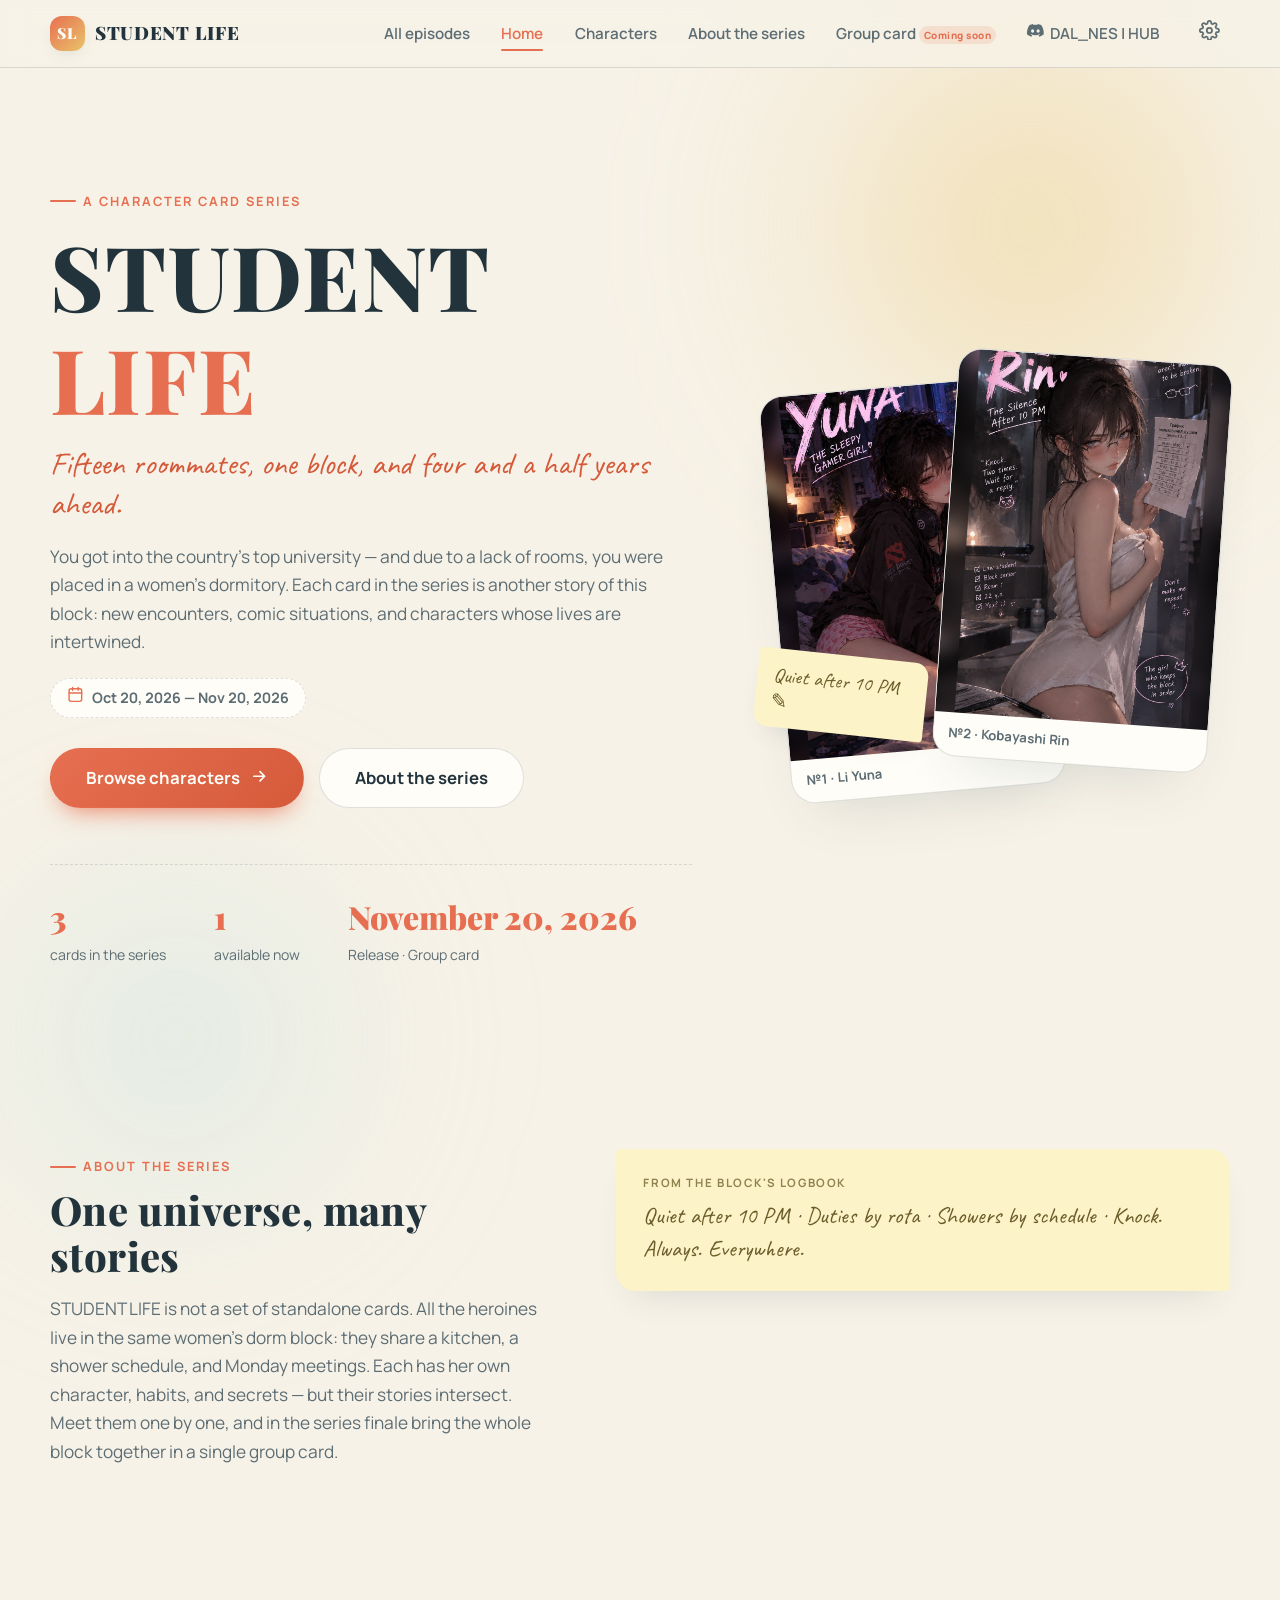
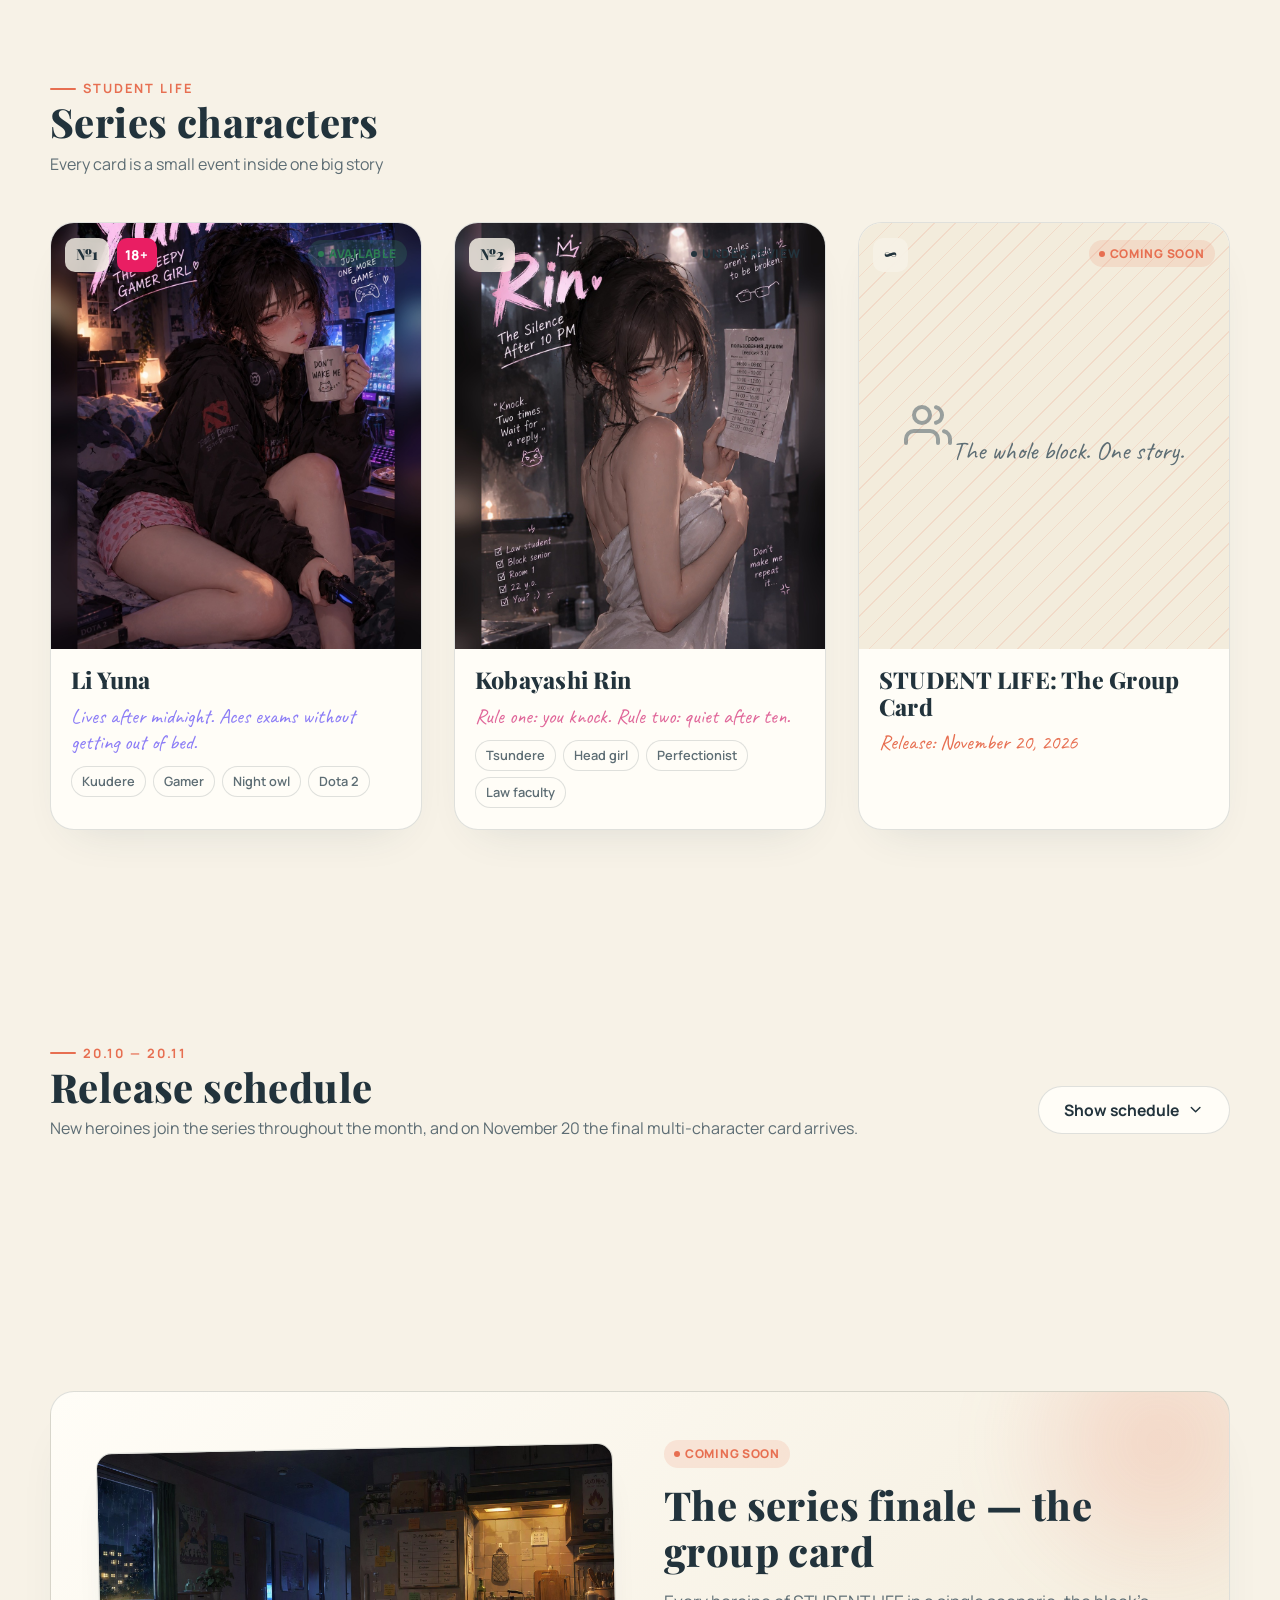
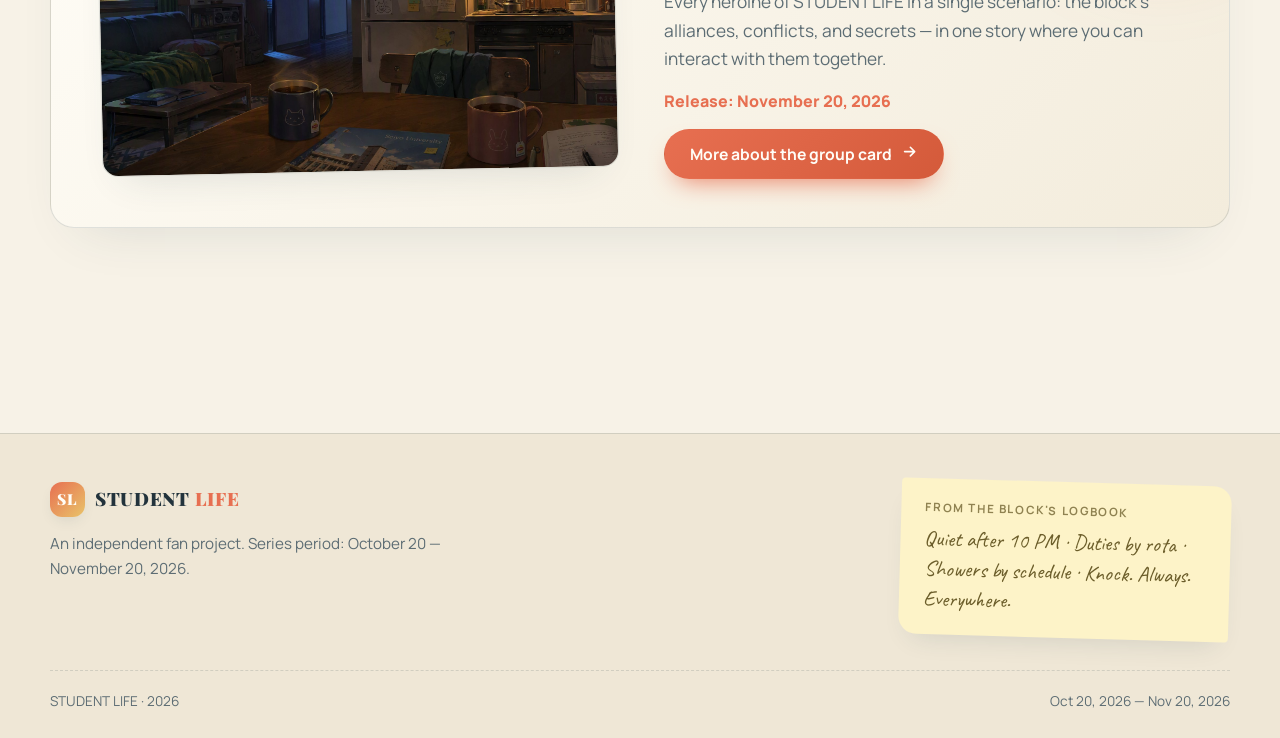
==== index.html @ 5076e878 "Upload site files" ====
<!DOCTYPE html>
<html lang="en" data-theme="light" data-palette="classic">
<head>
  <meta charset="UTF-8" />
  <meta name="viewport" content="width=device-width, initial-scale=1.0" />
  <title>STUDENT LIFE — серия карточек персонажей</title>
  <meta name="description" content="STUDENT LIFE — серия связанных карточек персонажей о студенческой жизни в женском общежитии главного университета страны. 20.10.2026 — 20.11.2026." />
  <link rel="preconnect" href="https://fonts.googleapis.com" />
  <link rel="preconnect" href="https://fonts.gstatic.com" crossorigin />
  <link href="https://fonts.googleapis.com/css2?family=Playfair+Display:wght@700;800;900&family=Manrope:wght@400;600;700;800&family=Caveat:wght@500;700&display=swap" rel="stylesheet" />
  <link rel="stylesheet" href="css/base.css" />
  <link rel="stylesheet" href="css/layout.css" />
  <link rel="stylesheet" href="css/components.css" />
  <link rel="stylesheet" href="css/pages.css" />
  <link rel="stylesheet" href="css/responsive.css" />
  <link rel="icon" href="data:image/svg+xml,%3Csvg xmlns='http://www.w3.org/2000/svg' viewBox='0 0 32 32'%3E%3Crect width='32' height='32' rx='8' fill='%23e76f51'/%3E%3Ctext x='16' y='22' font-family='Georgia' font-size='15' font-weight='bold' text-anchor='middle' fill='white'%3ESL%3C/text%3E%3C/svg%3E" />
</head>
<body data-page="home">
  <a class="skip-link" href="#main" data-i18n="a11y.skipToContent">Перейти к содержимому</a>

  <main id="main">
    
    <section class="hero container" id="hero" aria-label="STUDENT LIFE"></section>

    
    <section class="section container" id="about">
      <div class="about-block">
        <div class="reveal">
          <span class="kicker" data-i18n="navigation.about">О серии</span>
          <h2 class="h-section" data-i18n="home.aboutTitle" style="margin-top:.6rem">Одна вселенная, много историй</h2>
          <p class="lead" data-i18n="home.aboutText" style="margin-top:1rem"></p>
        </div>
        <aside class="about-block__note reveal">
          <strong data-i18n="footer.scheduleTitle">Из журнала блока</strong>
          <span data-i18n="footer.scheduleItems"></span>
        </aside>
      </div>
    </section>

    
    <section class="section container" id="catalog">
      <div class="section-head reveal">
        <div>
          <span class="kicker">STUDENT LIFE</span>
          <h2 class="h-section" data-i18n="home.catalogTitle">Персонажи серии</h2>
          <p data-i18n="home.catalogSubtitle"></p>
        </div>
      </div>
      <div id="catalog-grid"></div>
    </section>

  
    <section class="section container">
      <div class="section-head reveal">
        <div>
          <span class="kicker">20.10 — 20.11</span>
          <h2 class="h-section" data-i18n="home.timelineTitle">Как выходят карточки</h2>
          <p data-i18n="home.timelineText"></p>
        </div>
        
        <button class="btn btn--ghost timeline-toggle" id="timeline-toggle" type="button" aria-expanded="false">
          <span data-i18n="home.timelineExpand">Показать расписание</span>
          <svg class="icon timeline-toggle__icon" viewBox="0 0 24 24" fill="none" stroke="currentColor" stroke-width="2" stroke-linecap="round" stroke-linejoin="round" aria-hidden="true"><path d="M6 9l6 6 6-6"/></svg>
        </button>
      </div>
      
      <div id="timeline" class="timeline-collapse"></div>
    </section>

    
    <section class="section container" id="group-teaser" aria-label="Group card"></section>
  </main>

  <noscript>
    <p style="padding:2rem;text-align:center">Для работы сайта необходим включённый JavaScript.</p>
  </noscript>

  <script src="js/utils.js"></script>
  <script src="js/data-loader.js"></script>
  <script src="js/i18n.js"></script>
  <script src="js/settings.js"></script>
  <script src="js/components.js"></script>
  <script src="js/gallery.js"></script>
  <script src="js/audio-player.js"></script>
  <script src="js/app.js"></script>
  <script src="js/pages/home.js"></script>
</body>
</html>
---- css/base.css ----
:root,
:root[data-palette="classic"] {
  --bg: #f7f2e7;
  --bg-soft: #efe7d6;
  --surface: #fffdf7;
  --surface-2: #f3ecdc;
  --text: #22333c;
  --text-muted: #5d6d74;
  --accent: #e76f51;
  --accent-strong: #d45a3a;
  --accent-2: #e9c46a;
  --accent-soft: rgba(231, 111, 81, 0.14);
  --on-accent: #fffdf7;
  --border: rgba(34, 51, 60, 0.14);
  --shadow: rgba(38, 70, 83, 0.16);
  --glow: rgba(233, 196, 106, 0.35);
  --note: #fdf3c8;
  --note-text: #6b5d2a;
  --hero-grad-1: rgba(233, 196, 106, 0.5);
  --hero-grad-2: rgba(231, 111, 81, 0.22);
  --hero-grad-3: rgba(168, 218, 220, 0.35);
}
:root[data-palette="pastel"] {
  --bg: #fbf4f0;
  --bg-soft: #f6e7e2;
  --surface: #fffdfc;
  --surface-2: #f8ecec;
  --text: #4a3a44;
  --text-muted: #8a7280;
  --accent: #e08dac;
  --accent-strong: #c97395;
  --accent-2: #b5a8e0;
  --accent-soft: rgba(224, 141, 172, 0.16);
  --on-accent: #fffdfc;
  --border: rgba(74, 58, 68, 0.13);
  --shadow: rgba(122, 86, 104, 0.16);
  --glow: rgba(181, 168, 224, 0.32);
  --note: #fdeef3;
  --note-text: #8a5470;
  --hero-grad-1: rgba(224, 141, 172, 0.35);
  --hero-grad-2: rgba(181, 168, 224, 0.3);
  --hero-grad-3: rgba(168, 218, 220, 0.35);
}
:root[data-palette="rose"] {
  --bg: #f7f0fa;
  --bg-soft: #efe2f4;
  --surface: #fefcff;
  --surface-2: #f4e9f8;
  --text: #3c2a4a;
  --text-muted: #7a6588;
  --accent: #b45ad0;
  --accent-strong: #9a41b8;
  --accent-2: #e0679a;
  --accent-soft: rgba(180, 90, 208, 0.15);
  --on-accent: #fefcff;
  --border: rgba(60, 42, 74, 0.14);
  --shadow: rgba(88, 54, 110, 0.18);
  --glow: rgba(224, 103, 154, 0.3);
  --note: #f6e4f2;
  --note-text: #7c3f6e;
  --hero-grad-1: rgba(180, 90, 208, 0.32);
  --hero-grad-2: rgba(224, 103, 154, 0.28);
  --hero-grad-3: rgba(233, 196, 106, 0.28);
}
:root[data-palette="cold"] {
  --bg: #eef3f6;
  --bg-soft: #e2ebf0;
  --surface: #fbfdfe;
  --surface-2: #e8f0f4;
  --text: #1f2f3a;
  --text-muted: #5b7282;
  --accent: #3e7cb1;
  --accent-strong: #2d6394;
  --accent-2: #7fb8c9;
  --accent-soft: rgba(62, 124, 177, 0.14);
  --on-accent: #fbfdfe;
  --border: rgba(31, 47, 58, 0.14);
  --shadow: rgba(31, 58, 74, 0.16);
  --glow: rgba(127, 184, 201, 0.35);
  --note: #e2eef3;
  --note-text: #33586b;
  --hero-grad-1: rgba(62, 124, 177, 0.3);
  --hero-grad-2: rgba(127, 184, 201, 0.32);
  --hero-grad-3: rgba(233, 196, 106, 0.22);
}

:root[data-theme="dark"][data-palette="classic"] {
  --bg: #16242c;
  --bg-soft: #1b2d37;
  --surface: #20333d;
  --surface-2: #263d48;
  --text: #f2ead9;
  --text-muted: #a8b4b4;
  --accent: #f4a261;
  --accent-strong: #e78a45;
  --accent-2: #e9c46a;
  --accent-soft: rgba(244, 162, 97, 0.16);
  --on-accent: #26160c;
  --border: rgba(242, 234, 217, 0.14);
  --shadow: rgba(0, 0, 0, 0.4);
  --glow: rgba(233, 196, 106, 0.22);
  --note: #3a3423;
  --note-text: #e9c46a;
  --hero-grad-1: rgba(233, 196, 106, 0.18);
  --hero-grad-2: rgba(244, 162, 97, 0.14);
  --hero-grad-3: rgba(127, 184, 201, 0.16);
}
:root[data-theme="dark"][data-palette="pastel"] {
  --bg: #241d22;
  --bg-soft: #2d2329;
  --surface: #352a31;
  --surface-2: #3e3239;
  --text: #f5e9ee;
  --text-muted: #b8a3b0;
  --accent: #eda6c2;
  --accent-strong: #e08dac;
  --accent-2: #c3b6ec;
  --accent-soft: rgba(237, 166, 194, 0.15);
  --on-accent: #2e1a23;
  --border: rgba(245, 233, 238, 0.13);
  --shadow: rgba(0, 0, 0, 0.4);
  --glow: rgba(195, 182, 236, 0.2);
  --note: #3a2b33;
  --note-text: #eda6c2;
  --hero-grad-1: rgba(237, 166, 194, 0.16);
  --hero-grad-2: rgba(195, 182, 236, 0.15);
  --hero-grad-3: rgba(127, 184, 201, 0.14);
}
:root[data-theme="dark"][data-palette="rose"] {
  --bg: #221a2b;
  --bg-soft: #2a2036;
  --surface: #332744;
  --surface-2: #3c2f50;
  --text: #f1e8f7;
  --text-muted: #b3a2c2;
  --accent: #cf8ae4;
  --accent-strong: #c06ede;
  --accent-2: #ed87b4;
  --accent-soft: rgba(207, 138, 228, 0.16);
  --on-accent: #2b1236;
  --border: rgba(241, 232, 247, 0.13);
  --shadow: rgba(0, 0, 0, 0.42);
  --glow: rgba(237, 135, 180, 0.2);
  --note: #3d2c42;
  --note-text: #ed87b4;
  --hero-grad-1: rgba(207, 138, 228, 0.17);
  --hero-grad-2: rgba(237, 135, 180, 0.14);
  --hero-grad-3: rgba(233, 196, 106, 0.12);
}
:root[data-theme="dark"][data-palette="cold"] {
  --bg: #131e26;
  --bg-soft: #182631;
  --surface: #1f303d;
  --surface-2: #263a48;
  --text: #e6eff4;
  --text-muted: #9db3bf;
  --accent: #6ba8d4;
  --accent-strong: #5395c8;
  --accent-2: #8fc7d8;
  --accent-soft: rgba(107, 168, 212, 0.16);
  --on-accent: #0e1c26;
  --border: rgba(230, 239, 244, 0.13);
  --shadow: rgba(0, 0, 0, 0.42);
  --glow: rgba(143, 199, 216, 0.2);
  --note: #25394a;
  --note-text: #8fc7d8;
  --hero-grad-1: rgba(107, 168, 212, 0.16);
  --hero-grad-2: rgba(143, 199, 216, 0.15);
  --hero-grad-3: rgba(233, 196, 106, 0.1);
}

:root {
  --font-display: "Playfair Display", "PT Serif", Georgia, serif;
  --font-body: "Manrope", "Segoe UI", system-ui, sans-serif;
  --font-hand: "Caveat", "Segoe Script", cursive;

  --fs-scale: 1;
  --radius-s: 10px;
  --radius-m: 16px;
  --radius-l: 24px;
  --space-section: clamp(3.5rem, 8vw, 6.5rem);
  --container: 1180px;

  --transition: 0.25s cubic-bezier(0.4, 0, 0.2, 1);
  --transition-slow: 0.5s cubic-bezier(0.4, 0, 0.2, 1);

  color-scheme: light;
}
:root[data-theme="dark"] {
  color-scheme: dark;
}

*,
*::before,
*::after {
  box-sizing: border-box;
  margin: 0;
  padding: 0;
}
html {
  font-size: calc(100% * var(--fs-scale));
  scroll-behavior: smooth;
  -webkit-text-size-adjust: 100%;
}
body {
  font-family: var(--font-body);
  background: var(--bg);
  color: var(--text);
  line-height: 1.65;
  min-height: 100vh;
  transition: background-color var(--transition-slow), color var(--transition-slow);
  overflow-x: hidden;
}
img {
  max-width: 100%;
  display: block;
}
a {
  color: var(--accent);
  text-decoration: none;
}
a:hover {
  color: var(--accent-strong);
}
button {
  font: inherit;
  color: inherit;
  background: none;
  border: none;
  cursor: pointer;
}
ul,
ol {
  list-style: none;
}
:focus-visible {
  outline: 3px solid var(--accent);
  outline-offset: 3px;
  border-radius: 4px;
}

h1,
h2,
h3,
h4 {
  font-family: var(--font-display);
  font-weight: 800;
  line-height: 1.15;
  letter-spacing: 0.01em;
}
.h-display {
  font-size: clamp(2.6rem, 7vw, 5rem);
}
.h-section {
  font-size: clamp(1.7rem, 3.6vw, 2.5rem);
}
.h-sub {
  font-size: clamp(1.15rem, 2vw, 1.4rem);
}
.lead {
  font-size: 1.08rem;
  color: var(--text-muted);
  max-width: 62ch;
}
.kicker {
  display: inline-flex;
  align-items: center;
  gap: 0.55em;
  font-size: 0.8rem;
  font-weight: 700;
  letter-spacing: 0.16em;
  text-transform: uppercase;
  color: var(--accent);
}
.kicker::before {
  content: "";
  width: 2em;
  height: 2px;
  background: var(--accent);
  border-radius: 2px;
}
::selection {
  background: var(--accent);
  color: var(--on-accent);
}

.container {
  width: min(100% - 2.5rem, var(--container));
  margin-inline: auto;
}
.section {
  padding-block: var(--space-section);
}
.visually-hidden {
  position: absolute !important;
  width: 1px;
  height: 1px;
  margin: -1px;
  padding: 0;
  overflow: hidden;
  clip: rect(0 0 0 0);
  white-space: nowrap;
  border: 0;
}
.skip-link {
  position: fixed;
  top: -100%;
  left: 1rem;
  z-index: 300;
  padding: 0.7rem 1.2rem;
  background: var(--accent);
  color: var(--on-accent);
  border-radius: var(--radius-s);
  font-weight: 700;
  transition: top var(--transition);
}
.skip-link:focus {
  top: 1rem;
}

.reveal {
  opacity: 0;
  transform: translateY(26px);
  transition: opacity 0.7s ease, transform 0.7s cubic-bezier(0.22, 1, 0.36, 1);
}
.reveal.is-visible {
  opacity: 1;
  transform: none;
}

@media (prefers-reduced-motion: reduce) {
  html {
    scroll-behavior: auto;
  }
  *,
  *::before,
  *::after {
    animation-duration: 0.01ms !important;
    animation-iteration-count: 1 !important;
    transition-duration: 0.01ms !important;
  }
  .reveal {
    opacity: 1;
    transform: none;
  }
}
---- css/layout.css ----
.site-header {
  position: sticky;
  top: 0;
  z-index: 100;
  backdrop-filter: blur(14px);
  -webkit-backdrop-filter: blur(14px);
  background: color-mix(in srgb, var(--bg) 78%, transparent);
  border-bottom: 1px solid var(--border);
  transition: background-color var(--transition-slow);
}
.site-header__inner {
  display: flex;
  align-items: center;
  gap: 1rem;
  padding-block: 0.8rem;
}
.logo {
  display: inline-flex;
  align-items: center;
  gap: 0.6rem;
  color: var(--text);
  font-family: var(--font-display);
  font-weight: 900;
  font-size: 1.15rem;
  letter-spacing: 0.04em;
  white-space: nowrap;
}
.logo:hover {
  color: var(--text);
}
.logo__mark {
  display: grid;
  place-items: center;
  width: 2.2rem;
  height: 2.2rem;
  border-radius: 12px;
  background: linear-gradient(135deg, var(--accent), var(--accent-2));
  color: var(--on-accent);
  font-family: var(--font-display);
  font-size: 0.95rem;
  font-weight: 900;
  box-shadow: 0 6px 16px -6px var(--shadow);
}
.logo__text span {
  color: var(--accent);
}

.main-nav {
  margin-left: auto;
  display: flex;
  align-items: center;
  gap: 0.25rem;
}
.main-nav a {
  position: relative;
  padding: 0.5rem 0.85rem;
  border-radius: var(--radius-s);
  color: var(--text-muted);
  font-weight: 600;
  font-size: 0.95rem;
  transition: color var(--transition), background-color var(--transition);
}
.main-nav a:hover {
  color: var(--text);
  background: var(--accent-soft);
}
.main-nav a[aria-current="page"] {
  color: var(--accent);
}
.main-nav a[aria-current="page"]::after {
  content: "";
  position: absolute;
  left: 0.85rem;
  right: 0.85rem;
  bottom: 0.2rem;
  height: 2px;
  border-radius: 2px;
  background: var(--accent);
}
.main-nav a.is-disabled {
  opacity: 0.55;
  cursor: default;
}
.nav-badge {
  display: inline-block;
  margin-left: 0.35em;
  padding: 0.1em 0.45em;
  font-size: 0.62rem;
  font-weight: 800;
  letter-spacing: 0.05em;
  border-radius: 999px;
  background: var(--accent-soft);
  color: var(--accent);
  vertical-align: middle;
}

.header-actions {
  display: flex;
  align-items: center;
  gap: 0.5rem;
}
.icon-btn {
  display: grid;
  place-items: center;
  width: 2.6rem;
  height: 2.6rem;
  border-radius: 12px;
  color: var(--text-muted);
  border: 1px solid transparent;
  transition: color var(--transition), background-color var(--transition),
    border-color var(--transition), transform var(--transition);
}
.icon-btn:hover {
  color: var(--accent);
  background: var(--accent-soft);
  transform: translateY(-1px);
}
.icon-btn svg {
  width: 1.3rem;
  height: 1.3rem;
}

.burger {
  display: none;
}

.mobile-nav {
  position: fixed;
  inset: 0;
  z-index: 200;
  display: flex;
  flex-direction: column;
  padding: 5.5rem 1.8rem 2.5rem;
  background: var(--bg);
  transform: translateX(100%);
  transition: transform var(--transition-slow);
  visibility: hidden;
}
.mobile-nav.is-open {
  transform: none;
  visibility: visible;
}
.mobile-nav a {
  padding: 1rem 0.4rem;
  font-family: var(--font-display);
  font-size: 1.6rem;
  font-weight: 800;
  color: var(--text);
  border-bottom: 1px solid var(--border);
}
.mobile-nav a.is-disabled {
  color: var(--text-muted);
}
.mobile-nav__close {
  position: absolute;
  top: 1rem;
  right: 1.25rem;
}
body.no-scroll {
  overflow: hidden;
}

.site-footer {
  margin-top: var(--space-section);
  border-top: 1px solid var(--border);
  background: var(--bg-soft);
  transition: background-color var(--transition-slow);
}
.site-footer__inner {
  display: grid;
  grid-template-columns: 1.4fr 1fr;
  gap: 2.5rem;
  padding-block: 3rem 2rem;
}
.site-footer__logo {
  margin-bottom: 0.9rem;
}
.site-footer__note {
  color: var(--text-muted);
  font-size: 0.95rem;
  max-width: 46ch;
}
.footer-note-card {
  justify-self: end;
  align-self: start;
  max-width: 330px;
  padding: 1.3rem 1.5rem;
  background: var(--note);
  color: var(--note-text);
  border-radius: 4px 18px 4px 18px;
  box-shadow: 0 14px 28px -14px var(--shadow);
  transform: rotate(1.6deg);
  font-family: var(--font-hand);
  font-size: 1.35rem;
  line-height: 1.4;
  transition: transform var(--transition);
}
.footer-note-card:hover {
  transform: rotate(0deg) scale(1.02);
}
.footer-note-card strong {
  display: block;
  font-family: var(--font-body);
  font-size: 0.72rem;
  letter-spacing: 0.14em;
  text-transform: uppercase;
  margin-bottom: 0.5rem;
  opacity: 0.75;
}
.site-footer__bottom {
  display: flex;
  flex-wrap: wrap;
  gap: 1rem;
  justify-content: space-between;
  padding-block: 1.2rem 1.6rem;
  border-top: 1px dashed var(--border);
  color: var(--text-muted);
  font-size: 0.85rem;
}
---- css/components.css ----
.btn {
  display: inline-flex;
  align-items: center;
  justify-content: center;
  gap: 0.55em;
  padding: 0.85em 1.6em;
  border-radius: 999px;
  font-weight: 700;
  font-size: 0.98rem;
  line-height: 1.2;
  border: 1.5px solid transparent;
  transition: transform var(--transition), box-shadow var(--transition),
    background-color var(--transition), color var(--transition),
    border-color var(--transition);
}
.btn svg {
  width: 1.1em;
  height: 1.1em;
  flex: none;
}
.btn--primary {
  background: linear-gradient(135deg, var(--accent), var(--accent-strong));
  color: var(--on-accent);
  box-shadow: 0 12px 26px -12px var(--accent);
}
.btn--primary:hover {
  color: var(--on-accent);
  transform: translateY(-2px);
  box-shadow: 0 18px 34px -14px var(--accent);
}
.btn--primary:active {
  transform: translateY(0);
}
.btn--ghost {
  border-color: var(--border);
  color: var(--text);
  background: var(--surface);
}
.btn--ghost:hover {
  border-color: var(--accent);
  color: var(--accent);
  transform: translateY(-2px);
}
.btn--disabled,
.btn[disabled] {
  background: var(--surface-2);
  color: var(--text-muted);
  border-color: var(--border);
  cursor: not-allowed;
  box-shadow: none;
  pointer-events: none;
}
.btn--lg {
  padding: 1.05em 2.1em;
  font-size: 1.05rem;
}

.badge {
  display: inline-flex;
  align-items: center;
  gap: 0.4em;
  padding: 0.32em 0.85em;
  border-radius: 999px;
  font-size: 0.75rem;
  font-weight: 800;
  letter-spacing: 0.06em;
  text-transform: uppercase;
}

.char-card__top-badges {
  position: absolute;
  top: 0.9rem;
  left: 0.9rem;
  display: flex;
  gap: 0.5rem;
  z-index: 2;
}

.char-card__top-badges .char-card__number {
  position: static;
}

.badge--18 {
  display: inline-flex;
  align-items: center;
  justify-content: center;
  padding: 0.3em 0.6em;
  border-radius: 10px;
  background: #e91e63; 
  color: #fff;
  font-family: var(--font-body);
  font-size: 0.85rem;
  font-weight: 900;
  box-shadow: 0 4px 12px -4px rgba(233, 30, 99, 0.5);
  letter-spacing: 0.05em;
}
.badge::before {
  content: "";
  width: 0.5em;
  height: 0.5em;
  border-radius: 50%;
  background: currentColor;
}
.badge--available {
  background: color-mix(in srgb, #3fa66a 18%, transparent);
  color: color-mix(in srgb, #2f8f57 80%, var(--text));
}
[data-theme="dark"] .badge--available {
  color: #7fd6a4;
}
.badge--coming {
  background: var(--accent-soft);
  color: var(--accent);
}
.tag {
  display: inline-block;
  padding: 0.3em 0.8em;
  border-radius: 999px;
  border: 1px solid var(--border);
  background: var(--surface);
  color: var(--text-muted);
  font-size: 0.8rem;
  font-weight: 600;
  transition: border-color var(--transition), color var(--transition),
    transform var(--transition);
}
.tag:hover {
  border-color: var(--accent);
  color: var(--accent);
  transform: translateY(-1px);
}

.char-grid {
  display: grid;
  grid-template-columns: repeat(auto-fill, minmax(290px, 1fr));
  gap: clamp(1.2rem, 2.5vw, 2rem);
}
.char-card {
  --card-accent: var(--accent);
  position: relative;
  display: flex;
  flex-direction: column;
  border-radius: var(--radius-l);
  background: var(--surface);
  border: 1px solid var(--border);
  overflow: hidden;
  box-shadow: 0 20px 44px -26px var(--shadow);
  transition: transform var(--transition-slow), box-shadow var(--transition-slow),
    border-color var(--transition);
  transform-style: preserve-3d;
}
.char-card:hover,
.char-card:focus-within {
  transform: translateY(-8px);
  border-color: color-mix(in srgb, var(--card-accent) 55%, var(--border));
  box-shadow: 0 32px 60px -26px var(--shadow), 0 0 0 1px color-mix(in srgb, var(--card-accent) 30%, transparent),
    0 0 60px -18px var(--glow);
}
.char-card__cover {
  position: relative;
  aspect-ratio: 4 / 4.6;
  overflow: hidden;
  background: var(--surface-2);
}
.char-card__cover img {
  width: 100%;
  height: 100%;
  object-fit: cover;
  transition: transform 0.8s cubic-bezier(0.22, 1, 0.36, 1);
}
.char-card:hover .char-card__cover img {
  transform: scale(1.05);
}
.char-card__number {
  position: absolute;
  top: 0.9rem;
  left: 0.9rem;
  z-index: 2;
  padding: 0.3em 0.7em;
  border-radius: 10px;
  background: color-mix(in srgb, var(--bg) 82%, transparent);
  backdrop-filter: blur(6px);
  color: var(--text);
  font-family: var(--font-display);
  font-weight: 900;
  font-size: 0.95rem;
}
.char-card__status {
  position: absolute;
  top: 0.9rem;
  right: 0.9rem;
  z-index: 2;
}
.char-card__body {
  display: flex;
  flex-direction: column;
  gap: 0.55rem;
  padding: 1.15rem 1.25rem 1.35rem;
  flex: 1;
}
.char-card__name {
  font-size: 1.45rem;
}
.char-card__slogan {
  color: var(--card-accent);
  font-family: var(--font-hand);
  font-size: 1.3rem;
  line-height: 1.25;
}
.char-card__tags {
  display: flex;
  flex-wrap: wrap;
  gap: 0.4rem;
  margin-top: 0.15rem;
}

.char-card__overlay {
  position: absolute;
  inset: 0;
  z-index: 3;
  display: flex;
  flex-direction: column;
  justify-content: flex-end;
  gap: 0.7rem;
  padding: 1.4rem;
  background: linear-gradient(to top, color-mix(in srgb, var(--bg) 94%, transparent) 30%, color-mix(in srgb, var(--bg) 60%, transparent) 65%, transparent);
  opacity: 0;
  transition: opacity var(--transition-slow);
}
.char-card:hover .char-card__overlay,
.char-card:focus-within .char-card__overlay,
.char-card.is-expanded .char-card__overlay {
  opacity: 1;
}
.char-card__overlay-text {
  font-size: 0.92rem;
  line-height: 1.55;
  color: var(--text);
  display: -webkit-box;
  -webkit-line-clamp: 5;
  -webkit-box-orient: vertical;
  overflow: hidden;
}
.char-card__overlay .btn {
  align-self: flex-start;
}
.char-card__more {
  position: absolute;
  bottom: 1rem;
  right: 1.1rem;
  z-index: 4;
  display: none;
}
.char-card--link {
  color: inherit;
  display: contents;
}

.char-card--soon .char-card__cover {
  display: grid;
  place-items: center;
  background:
    repeating-linear-gradient(-45deg, transparent 0 14px, var(--accent-soft) 14px 15px),
    var(--surface-2);
}
.char-card--soon .char-card__cover-placeholder {
  text-align: center;
  color: var(--text-muted);
  font-family: var(--font-hand);
  font-size: 1.6rem;
  padding: 1rem;
}
.char-card--soon .char-card__cover-placeholder svg {
  width: 3rem;
  height: 3rem;
  margin: 0 auto 0.6rem;
  opacity: 0.6;
}

.settings-panel {
  position: fixed;
  top: 0;
  right: 0;
  bottom: 0;
  z-index: 210;
  width: min(400px, 92vw);
  display: flex;
  flex-direction: column;
  gap: 1.6rem;
  padding: 1.6rem 1.6rem 2rem;
  background: var(--surface);
  border-left: 1px solid var(--border);
  box-shadow: -24px 0 60px -30px var(--shadow);
  transform: translateX(105%);
  transition: transform var(--transition-slow);
  overflow-y: auto;
}
.settings-panel.is-open {
  transform: none;
}
.settings-panel__head {
  display: flex;
  align-items: center;
  justify-content: space-between;
  gap: 1rem;
}
.settings-panel__head h2 {
  font-size: 1.4rem;
}
.settings-group {
  display: flex;
  flex-direction: column;
  gap: 0.7rem;
}
.settings-group > span,
.settings-group legend {
  font-size: 0.78rem;
  font-weight: 800;
  letter-spacing: 0.12em;
  text-transform: uppercase;
  color: var(--text-muted);
}
.segmented {
  display: flex;
  padding: 4px;
  gap: 4px;
  border-radius: 999px;
  background: var(--surface-2);
  border: 1px solid var(--border);
}
.segmented button {
  flex: 1;
  padding: 0.55em 1em;
  border-radius: 999px;
  font-weight: 700;
  font-size: 0.9rem;
  color: var(--text-muted);
  transition: background-color var(--transition), color var(--transition),
    box-shadow var(--transition);
}
.segmented button[aria-pressed="true"] {
  background: var(--surface);
  color: var(--accent);
  box-shadow: 0 4px 12px -6px var(--shadow);
}
.palette-list {
  display: grid;
  grid-template-columns: 1fr 1fr;
  gap: 0.6rem;
}
.palette-option {
  display: flex;
  align-items: center;
  gap: 0.6rem;
  padding: 0.6rem 0.75rem;
  border-radius: var(--radius-m);
  border: 1.5px solid var(--border);
  background: var(--surface);
  font-size: 0.85rem;
  font-weight: 600;
  text-align: left;
  transition: border-color var(--transition), transform var(--transition);
}
.palette-option:hover {
  transform: translateY(-1px);
}
.palette-option[aria-pressed="true"] {
  border-color: var(--accent);
  box-shadow: 0 0 0 3px var(--accent-soft);
}
.palette-option__swatches {
  display: flex;
  flex: none;
}
.palette-option__swatches i {
  width: 1.05rem;
  height: 1.05rem;
  border-radius: 50%;
  border: 2px solid var(--surface);
  box-shadow: 0 0 0 1px var(--border);
}
.palette-option__swatches i + i {
  margin-left: -0.45rem;
}
.slider-row {
  display: flex;
  align-items: center;
  gap: 0.9rem;
}
.slider-row output {
  min-width: 3.2em;
  text-align: center;
  font-weight: 800;
  color: var(--accent);
  font-variant-numeric: tabular-nums;
}
input[type="range"] {
  flex: 1;
  appearance: none;
  -webkit-appearance: none;
  height: 6px;
  border-radius: 999px;
  background: linear-gradient(to right, var(--accent) var(--fill, 50%), var(--surface-2) var(--fill, 50%));
  border: 1px solid var(--border);
}
input[type="range"]::-webkit-slider-thumb {
  appearance: none;
  -webkit-appearance: none;
  width: 20px;
  height: 20px;
  border-radius: 50%;
  background: var(--surface);
  border: 3px solid var(--accent);
  box-shadow: 0 3px 10px -3px var(--shadow);
  cursor: pointer;
}
input[type="range"]::-moz-range-thumb {
  width: 14px;
  height: 14px;
  border-radius: 50%;
  background: var(--surface);
  border: 3px solid var(--accent);
  cursor: pointer;
}
.select {
  width: 100%;
  padding: 0.7em 1em;
  border-radius: var(--radius-m);
  border: 1.5px solid var(--border);
  background: var(--surface);
  color: var(--text);
  font: inherit;
  font-weight: 600;
}
.settings-overlay {
  position: fixed;
  inset: 0;
  z-index: 205;
  background: rgba(10, 14, 18, 0.45);
  opacity: 0;
  visibility: hidden;
  transition: opacity var(--transition-slow), visibility var(--transition-slow);
}
.settings-overlay.is-open {
  opacity: 1;
  visibility: visible;
}

.gallery-grid {
  display: grid;
  grid-template-columns: repeat(auto-fill, minmax(230px, 1fr));
  gap: 1rem;
}
.gallery-item {
  position: relative;
  border-radius: var(--radius-m);
  overflow: hidden;
  border: 1px solid var(--border);
  background: var(--surface-2);
  aspect-ratio: 3 / 2;
  cursor: zoom-in;
  transition: transform var(--transition), box-shadow var(--transition);
}
.gallery-item:hover {
  transform: translateY(-4px);
  box-shadow: 0 18px 36px -20px var(--shadow);
}
.gallery-item img {
  width: 100%;
  height: 100%;
  object-fit: cover;
  transition: transform 0.6s cubic-bezier(0.22, 1, 0.36, 1);
}
.gallery-item:hover img {
  transform: scale(1.04);
}
.gallery-item figcaption {
  position: absolute;
  inset-inline: 0;
  bottom: 0;
  padding: 1.6rem 0.9rem 0.7rem;
  background: linear-gradient(to top, rgba(12, 16, 20, 0.72), transparent);
  color: #f4f1ea;
  font-size: 0.82rem;
  line-height: 1.4;
  opacity: 0;
  transition: opacity var(--transition);
}
.gallery-item:hover figcaption,
.gallery-item:focus-visible figcaption {
  opacity: 1;
}

.lightbox {
  position: fixed;
  inset: 0;
  z-index: 250;
  display: grid;
  place-items: center;
  padding: 3.5rem 1rem 2rem;
  background: rgba(10, 13, 17, 0.88);
  backdrop-filter: blur(8px);
  opacity: 0;
  visibility: hidden;
  transition: opacity var(--transition-slow), visibility var(--transition-slow);
}
.lightbox.is-open {
  opacity: 1;
  visibility: visible;
}
.lightbox__figure {
  max-width: min(1100px, 94vw);
  max-height: 100%;
  display: flex;
  flex-direction: column;
  gap: 0.8rem;
}
.lightbox__figure img {
  max-width: 100%;
  max-height: calc(100vh - 11rem);
  object-fit: contain;
  border-radius: var(--radius-m);
  box-shadow: 0 30px 80px -20px rgba(0, 0, 0, 0.6);
}
.lightbox__caption {
  color: #d8d4cc;
  text-align: center;
  font-size: 0.95rem;
}
.lightbox__counter {
  position: absolute;
  top: 1.1rem;
  left: 1.3rem;
  color: #d8d4cc;
  font-weight: 700;
  font-variant-numeric: tabular-nums;
}
.lightbox__btn {
  position: absolute;
  display: grid;
  place-items: center;
  width: 3rem;
  height: 3rem;
  border-radius: 50%;
  background: rgba(255, 255, 255, 0.1);
  color: #f4f1ea;
  transition: background-color var(--transition), transform var(--transition);
}
.lightbox__btn:hover {
  background: rgba(255, 255, 255, 0.22);
  transform: scale(1.06);
}
.lightbox__btn svg {
  width: 1.4rem;
  height: 1.4rem;
}
.lightbox__btn--close {
  top: 1rem;
  right: 1.2rem;
}
.lightbox__btn--prev {
  left: 1rem;
  top: 50%;
  translate: 0 -50%;
}
.lightbox__btn--next {
  right: 1rem;
  top: 50%;
  translate: 0 -50%;
}

.player {
  border-radius: var(--radius-l);
  border: 1px solid var(--border);
  background: linear-gradient(140deg, var(--surface), var(--surface-2));
  padding: clamp(1.2rem, 3vw, 1.8rem);
  box-shadow: 0 22px 46px -30px var(--shadow);
}
.player__main {
  display: flex;
  gap: 1.2rem;
  align-items: center;
}
.player__cover {
  flex: none;
  width: clamp(84px, 14vw, 120px);
  aspect-ratio: 1;
  border-radius: var(--radius-m);
  overflow: hidden;
  background: var(--accent-soft);
  display: grid;
  place-items: center;
  color: var(--accent);
  box-shadow: 0 14px 28px -14px var(--shadow);
}
.player__cover img {
  width: 100%;
  height: 100%;
  object-fit: cover;
}
.player__cover svg {
  width: 45%;
  height: 45%;
}
.player__info {
  min-width: 0;
  flex: 1;
}
.player__title {
  font-family: var(--font-display);
  font-weight: 800;
  font-size: 1.25rem;
  overflow: hidden;
  text-overflow: ellipsis;
  white-space: nowrap;
}
.player__artist {
  color: var(--text-muted);
  font-size: 0.92rem;
}
.player__controls {
  display: flex;
  align-items: center;
  gap: 0.55rem;
  margin-top: 0.8rem;
}
.player__btn {
  display: grid;
  place-items: center;
  width: 2.7rem;
  height: 2.7rem;
  border-radius: 50%;
  color: var(--text-muted);
  transition: color var(--transition), background-color var(--transition),
    transform var(--transition);
}
.player__btn:hover:not(:disabled) {
  color: var(--accent);
  background: var(--accent-soft);
}
.player__btn:disabled {
  opacity: 0.4;
  cursor: not-allowed;
}
.player__btn--play {
  width: 3.4rem;
  height: 3.4rem;
  background: linear-gradient(135deg, var(--accent), var(--accent-strong));
  color: var(--on-accent);
  box-shadow: 0 10px 22px -10px var(--accent);
}
.player__btn--play:hover:not(:disabled) {
  color: var(--on-accent);
  background: linear-gradient(135deg, var(--accent), var(--accent-strong));
  transform: scale(1.05);
}
.player__btn svg {
  width: 1.25rem;
  height: 1.25rem;
}
.player__progress-row {
  display: flex;
  align-items: center;
  gap: 0.8rem;
  margin-top: 1rem;
}
.player__time {
  font-size: 0.8rem;
  font-weight: 700;
  color: var(--text-muted);
  font-variant-numeric: tabular-nums;
  min-width: 3em;
}
.player__seek {
  flex: 1;
}
.player__volume {
  display: flex;
  align-items: center;
  gap: 0.6rem;
  margin-top: 0.9rem;
  max-width: 300px;
}
.player__volume svg {
  width: 1.15rem;
  height: 1.15rem;
  flex: none;
  color: var(--text-muted);
}
.player__status {
  margin-top: 0.6rem;
  font-size: 0.85rem;
  color: var(--text-muted);
}
.player__status--error {
  color: #d96a5f;
}
.player__playlist {
  margin-top: 1.2rem;
  border-top: 1px dashed var(--border);
  padding-top: 0.6rem;
}
.player__playlist-title {
  font-size: 0.78rem;
  font-weight: 800;
  letter-spacing: 0.12em;
  text-transform: uppercase;
  color: var(--text-muted);
  margin-bottom: 0.4rem;
}
.player__track {
  display: flex;
  align-items: center;
  gap: 0.8rem;
  width: 100%;
  padding: 0.6rem 0.7rem;
  border-radius: var(--radius-s);
  text-align: left;
  transition: background-color var(--transition);
}
.player__track:hover {
  background: var(--accent-soft);
}
.player__track[aria-current="true"] {
  background: var(--accent-soft);
  color: var(--accent);
  font-weight: 700;
}
.player__track-num {
  flex: none;
  width: 1.6em;
  text-align: right;
  color: var(--text-muted);
  font-variant-numeric: tabular-nums;
}
.player__track-name {
  flex: 1;
  min-width: 0;
  overflow: hidden;
  text-overflow: ellipsis;
  white-space: nowrap;
}
.player__track-len {
  flex: none;
  color: var(--text-muted);
  font-size: 0.85rem;
  font-variant-numeric: tabular-nums;
}

.empty-state {
  display: flex;
  flex-direction: column;
  align-items: center;
  gap: 0.9rem;
  padding: clamp(2rem, 5vw, 3.2rem);
  border: 1.5px dashed var(--border);
  border-radius: var(--radius-l);
  background: var(--surface);
  text-align: center;
  color: var(--text-muted);
}
.empty-state svg {
  width: 3rem;
  height: 3rem;
  opacity: 0.55;
}
.empty-state p {
  max-width: 46ch;
}

.page-state {
  display: grid;
  place-items: center;
  min-height: 50vh;
  text-align: center;
  gap: 1rem;
}
.page-state__box {
  display: flex;
  flex-direction: column;
  align-items: center;
  gap: 1.1rem;
  max-width: 520px;
}
.loader {
  width: 46px;
  height: 46px;
  border-radius: 50%;
  border: 4px solid var(--accent-soft);
  border-top-color: var(--accent);
  animation: spin 0.9s linear infinite;
}
@keyframes spin {
  to {
    transform: rotate(360deg);
  }
}

.custom-dropdown {
  position: relative;
  width: 100%;
}
.custom-dropdown .dropdown-toggle {
  width: 100%;
  text-align: left;
  position: relative;
  cursor: pointer;
  padding-right: 2.5rem;
}
.custom-dropdown .dropdown-toggle::after {
  content: "";
  position: absolute;
  right: 1rem;
  top: 50%;
  translate: 0 -50%;
  width: 0.6em;
  height: 0.6em;
  border-right: 2px solid var(--text-muted);
  border-bottom: 2px solid var(--text-muted);
  transform: rotate(45deg);
  transition: transform var(--transition);
}
.custom-dropdown .dropdown-toggle[aria-expanded="true"]::after {
  transform: rotate(-135deg) translateY(0.2em);
}
.custom-dropdown .dropdown-menu {
  position: absolute;
  top: calc(100% + 0.4rem);
  left: 0;
  right: 0;
  z-index: 100;
  background: var(--surface);
  border: 1.5px solid var(--border);
  border-radius: var(--radius-m);
  max-height: 180px; 
  overflow-y: auto;
  display: none;
  box-shadow: 0 10px 30px -10px var(--shadow);
  padding: 0.4rem 0;
}
.custom-dropdown .dropdown-menu.is-open {
  display: block;
  animation: fadeInDropdown 0.2s ease;
}
@keyframes fadeInDropdown {
  from { opacity: 0; transform: translateY(-5px); }
  to { opacity: 1; transform: translateY(0); }
}
.custom-dropdown .dropdown-menu li {
  padding: 0.6em 1em;
  cursor: pointer;
  font-weight: 600;
  transition: background-color var(--transition), color var(--transition);
}
.custom-dropdown .dropdown-menu li:hover {
  background: var(--surface-2);
  color: var(--accent);
}
.custom-dropdown .dropdown-menu::-webkit-scrollbar {
  width: 6px;
}
.custom-dropdown .dropdown-menu::-webkit-scrollbar-thumb {
  background: var(--border);
  border-radius: 3px;
}
.custom-dropdown .dropdown-menu::-webkit-scrollbar-thumb:hover {
  background: var(--text-muted);
}
---- css/pages.css ----
.hero {
  position: relative;
  padding: clamp(4rem, 9vw, 7.5rem) 0 clamp(3rem, 7vw, 5rem);
}
.hero::before,
.hero::after {
  content: "";
  position: absolute;
  border-radius: 50%;
  filter: blur(90px);
  pointer-events: none;
  z-index: -1;
}
.hero::before {
  width: 46vw;
  height: 46vw;
  min-width: 380px;
  min-height: 380px;
  top: -14%;
  right: -8%;
  background: radial-gradient(circle, var(--hero-grad-1), transparent 68%);
}
.hero::after {
  width: 38vw;
  height: 38vw;
  min-width: 320px;
  min-height: 320px;
  bottom: -24%;
  left: -10%;
  background: radial-gradient(circle, var(--hero-grad-3), transparent 68%);
}
.hero__grid {
  display: grid;
  grid-template-columns: 1.15fr 0.85fr;
  gap: clamp(2rem, 5vw, 4rem);
  align-items: center;
}
.hero__wordmark {
  margin: 0.7rem 0 0.9rem;
  font-size: clamp(2.8rem, 8vw, 5.6rem);
  letter-spacing: 0.015em;
}
.hero__wordmark .accent {
  color: var(--accent);
}
.hero__subtitle {
  font-family: var(--font-hand);
  font-size: clamp(1.5rem, 3vw, 2rem);
  color: var(--accent-strong);
  line-height: 1.25;
}
.hero__text {
  margin-top: 1.2rem;
}
.hero__dates {
  display: inline-flex;
  align-items: center;
  gap: 0.6em;
  margin-top: 1.3rem;
  padding: 0.5em 1.1em;
  border-radius: 999px;
  border: 1px dashed var(--border);
  background: var(--surface);
  color: var(--text-muted);
  font-weight: 700;
  font-size: 0.9rem;
  font-variant-numeric: tabular-nums;
}
.hero__dates svg {
  width: 1.05rem;
  height: 1.05rem;
  color: var(--accent);
}
.hero__cta {
  display: flex;
  flex-wrap: wrap;
  gap: 0.9rem;
  margin-top: 1.9rem;
}

.hero__visual {
  position: relative;
  min-height: 380px;
}
.hero-card {
  position: absolute;
  width: min(58%, 280px);
  border-radius: var(--radius-l);
  overflow: hidden;
  border: 1px solid var(--border);
  background: var(--surface);
  box-shadow: 0 30px 60px -28px var(--shadow);
  transition: transform var(--transition-slow), box-shadow var(--transition-slow);
}
.hero-card img {
  aspect-ratio: 3 / 4;
  width: 100%;
  object-fit: cover;
}
.hero-card figcaption {
  padding: 0.6rem 0.9rem 0.75rem;
  font-size: 0.82rem;
  font-weight: 700;
  color: var(--text-muted);
}
.hero-card--a {
  top: 0;
  left: 4%;
  transform: rotate(-5deg);
  z-index: 1;
}
.hero-card--b {
  bottom: 0;
  right: 2%;
  transform: rotate(4deg);
  z-index: 2;
}
.hero-card:hover {
  transform: rotate(0deg) translateY(-6px) scale(1.03);
  z-index: 5;
  box-shadow: 0 40px 80px -30px var(--shadow), 0 0 70px -20px var(--glow);
}
.hero__sticker {
  position: absolute;
  z-index: 6;
  bottom: 8%;
  left: 0;
  max-width: 170px;
  padding: 0.85rem 1rem;
  background: var(--note);
  color: var(--note-text);
  border-radius: 4px 14px 4px 14px;
  box-shadow: 0 14px 28px -14px var(--shadow);
  transform: rotate(6deg);
  font-family: var(--font-hand);
  font-size: 1.25rem;
  line-height: 1.3;
  transition: transform var(--transition);
}
.hero__sticker:hover {
  transform: rotate(0deg) scale(1.05);
}

.series-stats {
  display: flex;
  flex-wrap: wrap;
  gap: clamp(1.5rem, 4vw, 3rem);
  margin-top: clamp(2.5rem, 5vw, 3.5rem);
  padding-top: 1.6rem;
  border-top: 1px dashed var(--border);
}
.series-stat__value {
  font-family: var(--font-display);
  font-size: 2rem;
  font-weight: 900;
  color: var(--accent);
  font-variant-numeric: tabular-nums;
}
.series-stat__label {
  color: var(--text-muted);
  font-size: 0.88rem;
}

.about-block {
  display: grid;
  grid-template-columns: 0.9fr 1.1fr;
  gap: clamp(2rem, 5vw, 4rem);
  align-items: start;
}
.about-block__note {
  padding: 1.6rem 1.7rem;
  background: var(--note);
  color: var(--note-text);
  border-radius: 4px 20px 4px 20px;
  box-shadow: 0 18px 36px -18px var(--shadow);
  transform: rotate(-1.4deg);
  font-family: var(--font-hand);
  font-size: 1.45rem;
  line-height: 1.4;
  transition: transform var(--transition);
}
.about-block__note:hover {
  transform: rotate(0deg);
}
.about-block__note strong {
  display: block;
  font-family: var(--font-body);
  font-size: 0.72rem;
  letter-spacing: 0.14em;
  text-transform: uppercase;
  margin-bottom: 0.6rem;
  opacity: 0.75;
}

.section-head {
  display: flex;
  flex-wrap: wrap;
  align-items: end;
  justify-content: space-between;
  gap: 1rem;
  margin-bottom: clamp(1.8rem, 4vw, 2.8rem);
}
.section-head p {
  color: var(--text-muted);
  margin-top: 0.35rem;
}

.timeline {
  position: relative;
  display: grid;
  gap: 1.1rem;
  padding-left: 1.8rem;
}
.timeline::before {
  content: "";
  position: absolute;
  left: 0.45rem;
  top: 0.5rem;
  bottom: 0.5rem;
  width: 2px;
  border-radius: 2px;
  background: linear-gradient(var(--accent), var(--accent-2));
  opacity: 0.5;
}
.timeline-item {
  position: relative;
  display: flex;
  flex-wrap: wrap;
  align-items: baseline;
  gap: 0.4rem 1rem;
  padding: 1rem 1.3rem;
  border-radius: var(--radius-m);
  background: var(--surface);
  border: 1px solid var(--border);
  transition: transform var(--transition), border-color var(--transition);
}
.timeline-item:hover {
  transform: translateX(6px);
  border-color: var(--accent);
}
.timeline-item::before {
  content: "";
  position: absolute;
  left: -1.8rem;
  top: 50%;
  translate: 0.05rem -50%;
  width: 0.95rem;
  height: 0.95rem;
  border-radius: 50%;
  background: var(--bg);
  border: 3px solid var(--accent);
}
.timeline-item__date {
  font-weight: 800;
  color: var(--accent);
  font-variant-numeric: tabular-nums;
}
.timeline-item__title {
  font-family: var(--font-display);
  font-weight: 800;
  font-size: 1.1rem;
}
.timeline-item__note {
  width: 100%;
  color: var(--text-muted);
  font-size: 0.92rem;
}

.group-teaser {
  position: relative;
  display: grid;
  grid-template-columns: 1fr 1fr;
  gap: clamp(1.5rem, 4vw, 3rem);
  align-items: center;
  padding: clamp(1.6rem, 4vw, 3rem);
  border-radius: var(--radius-l);
  border: 1px solid var(--border);
  background: linear-gradient(135deg, var(--surface), var(--surface-2));
  overflow: hidden;
  box-shadow: 0 26px 54px -32px var(--shadow);
}
.group-teaser::before {
  content: "";
  position: absolute;
  width: 340px;
  height: 340px;
  right: -100px;
  top: -120px;
  border-radius: 50%;
  background: radial-gradient(circle, var(--hero-grad-2), transparent 70%);
  filter: blur(30px);
}
.group-teaser__cover {
  position: relative;
  border-radius: var(--radius-m);
  overflow: hidden;
  border: 1px solid var(--border);
  box-shadow: 0 20px 40px -22px var(--shadow);
  transform: rotate(-1.2deg);
  transition: transform var(--transition-slow);
}
.group-teaser__cover:hover {
  transform: rotate(0deg) scale(1.015);
}
.group-teaser__cover img {
  aspect-ratio: 16 / 10;
  width: 100%;
  object-fit: cover;
}
.group-teaser__content {
  position: relative;
  display: flex;
  flex-direction: column;
  align-items: flex-start;
  gap: 0.9rem;
}
.group-teaser__date {
  font-weight: 800;
  color: var(--accent);
  font-variant-numeric: tabular-nums;
}

.char-hero {
  position: relative;
  padding: clamp(2.2rem, 5vw, 3.5rem) 0 0;
}
.char-hero__back {
  display: inline-flex;
  align-items: center;
  gap: 0.45em;
  margin-bottom: 1.6rem;
  color: var(--text-muted);
  font-weight: 600;
  font-size: 0.92rem;
  transition: color var(--transition), transform var(--transition);
}
.char-hero__back:hover {
  color: var(--accent);
  transform: translateX(-3px);
}
.char-hero__grid {
  display: grid;
  grid-template-columns: minmax(280px, 420px) 1fr;
  gap: clamp(2rem, 5vw, 4rem);
  align-items: start;
}
.char-hero__cover {
  position: sticky;
  top: 6rem;
  border-radius: var(--radius-l);
  overflow: hidden;
  border: 1px solid var(--border);
  box-shadow: 0 34px 70px -34px var(--shadow), 0 0 80px -30px var(--glow);
}
.char-hero__cover img {
  width: 100%;
  aspect-ratio: 3 / 4;
  object-fit: cover;
}
.char-hero__content {
  display: flex;
  flex-direction: column;
  align-items: flex-start;
  gap: 1rem;
}
.char-hero__number {
  display: inline-flex;
  align-items: center;
  gap: 0.6em;
}
.char-hero__name {
  font-size: clamp(2.2rem, 5.5vw, 3.6rem);
}
.char-hero__cardtitle {
  font-family: var(--font-hand);
  font-size: clamp(1.5rem, 3vw, 1.9rem);
  color: var(--accent);
  line-height: 1.25;
}
.char-hero__slogan {
  font-size: 1.1rem;
  color: var(--text-muted);
  max-width: 52ch;
}
.char-hero__tags {
  display: flex;
  flex-wrap: wrap;
  gap: 0.45rem;
}
.char-hero__cta {
  display: flex;
  flex-wrap: wrap;
  gap: 0.8rem;
  margin-top: 0.4rem;
}
.char-hero__facts {
  display: grid;
  grid-template-columns: repeat(auto-fit, minmax(140px, 1fr));
  gap: 0.7rem;
  width: 100%;
  margin-top: 0.8rem;
}
.fact {
  padding: 0.85rem 1rem;
  border-radius: var(--radius-m);
  background: var(--surface);
  border: 1px solid var(--border);
}
.fact dt {
  font-size: 0.72rem;
  font-weight: 800;
  letter-spacing: 0.1em;
  text-transform: uppercase;
  color: var(--text-muted);
}
.fact dd {
  margin-top: 0.2rem;
  font-weight: 700;
  font-size: 0.98rem;
}

.bio-grid {
  display: grid;
  grid-template-columns: repeat(auto-fit, minmax(300px, 1fr));
  gap: 1.2rem;
}
.bio-card {
  padding: 1.5rem 1.6rem;
  border-radius: var(--radius-l);
  background: var(--surface);
  border: 1px solid var(--border);
  transition: transform var(--transition), border-color var(--transition),
    box-shadow var(--transition);
}
.bio-card:hover {
  transform: translateY(-4px);
  border-color: color-mix(in srgb, var(--card-accent, var(--accent)) 45%, var(--border));
  box-shadow: 0 20px 40px -24px var(--shadow);
}
.bio-card h3 {
  font-size: 1.25rem;
  margin-bottom: 0.7rem;
  color: var(--card-accent, var(--accent));
}
.bio-card p + p {
  margin-top: 0.7rem;
}
.bio-card p {
  color: var(--text);
  font-size: 0.97rem;
}

.char-quote {
  position: relative;
  margin-top: 1.4rem;
  padding: 1.6rem 1.8rem 1.6rem 2.2rem;
  border-left: 4px solid var(--card-accent, var(--accent));
  border-radius: 0 var(--radius-m) var(--radius-m) 0;
  background: var(--accent-soft);
  font-family: var(--font-display);
  font-size: 1.15rem;
  font-weight: 700;
  font-style: italic;
  line-height: 1.5;
  max-width: 760px;
}

.relations-grid {
  display: grid;
  grid-template-columns: repeat(auto-fill, minmax(270px, 1fr));
  gap: 1.1rem;
}
.relation-card {
  display: flex;
  gap: 1rem;
  align-items: center;
  padding: 1rem 1.1rem;
  border-radius: var(--radius-m);
  background: var(--surface);
  border: 1px solid var(--border);
  color: inherit;
  transition: transform var(--transition), border-color var(--transition),
    box-shadow var(--transition);
}
.relation-card:hover {
  transform: translateY(-3px);
  border-color: var(--accent);
  box-shadow: 0 16px 32px -20px var(--shadow);
  color: inherit;
}
.relation-card__avatar {
  flex: none;
  width: 64px;
  height: 64px;
  border-radius: 50%;
  overflow: hidden;
  border: 2px solid var(--accent);
  background: var(--surface-2);
}
.relation-card__avatar img {
  width: 100%;
  height: 100%;
  object-fit: cover;
}
.relation-card__name {
  font-weight: 800;
  font-family: var(--font-display);
  font-size: 1.05rem;
}
.relation-card__type {
  font-size: 0.8rem;
  font-weight: 700;
  color: var(--accent);
  text-transform: uppercase;
  letter-spacing: 0.06em;
}
.relation-card__desc {
  margin-top: 0.25rem;
  font-size: 0.86rem;
  color: var(--text-muted);
  line-height: 1.45;
}

.char-final {
  position: relative;
  margin-top: var(--space-section);
  padding: clamp(2.2rem, 5vw, 3.5rem);
  border-radius: var(--radius-l);
  text-align: center;
  background: linear-gradient(135deg, var(--surface), var(--surface-2));
  border: 1px solid var(--border);
  overflow: hidden;
}
.char-final::before {
  content: "";
  position: absolute;
  inset: -40%;
  background: radial-gradient(circle at 70% 20%, var(--hero-grad-1), transparent 55%),
    radial-gradient(circle at 20% 90%, var(--hero-grad-3), transparent 55%);
  pointer-events: none;
}
.char-final > * {
  position: relative;
}
.char-final h2 {
  font-size: clamp(1.6rem, 4vw, 2.4rem);
  margin-bottom: 0.7rem;
}
.char-final p {
  color: var(--text-muted);
  max-width: 52ch;
  margin: 0 auto 1.5rem;
}
.char-final__actions {
  display: flex;
  flex-wrap: wrap;
  justify-content: center;
  gap: 0.9rem;
}

.group-hero {
  position: relative;
  padding: clamp(2.5rem, 6vw, 4.5rem) 0 0;
}
.group-hero__cover {
  position: relative;
  border-radius: var(--radius-l);
  overflow: hidden;
  border: 1px solid var(--border);
  box-shadow: 0 34px 70px -34px var(--shadow);
  margin-top: 2rem;
}
.group-hero__cover img {
  width: 100%;
  max-height: 480px;
  object-fit: cover;
}
.group-hero__overlay {
  position: absolute;
  inset: auto 0 0 0;
  padding: 2.4rem 1.8rem 1.4rem;
  background: linear-gradient(to top, rgba(12, 16, 20, 0.75), transparent);
  color: #f4f1ea;
}
.group-hero__overlay .badge {
  margin-bottom: 0.5rem;
}
.group-hero__overlay-title {
  font-size: clamp(1.6rem, 4vw, 2.6rem);
  color: #f4f1ea;
}
.group-members {
  display: grid;
  grid-template-columns: repeat(auto-fill, minmax(240px, 1fr));
  gap: 1.1rem;
}
.group-coming {
  margin-top: 1.5rem;
  padding: 1.2rem 1.5rem;
  border-radius: var(--radius-m);
  background: var(--accent-soft);
  color: var(--text);
  font-weight: 600;
  max-width: 640px;
}

.timeline-collapse {
  max-height: 0;
  overflow: hidden;
  opacity: 0;
  transition: max-height 0.6s cubic-bezier(0.4, 0, 0.2, 1), opacity 0.6s ease, margin-top 0.6s ease;
}
.timeline-collapse.is-expanded {
  opacity: 1;
  margin-top: 1.5rem;
}
.timeline-toggle {
  display: inline-flex;
  align-items: center;
  gap: 0.5rem;
  cursor: pointer;
  margin-bottom: 0.5rem;
}
.timeline-toggle__icon {
  transition: transform 0.4s cubic-bezier(0.4, 0, 0.2, 1);
}
.timeline-toggle[aria-expanded="true"] .timeline-toggle__icon {
  transform: rotate(180deg);
}

.hub-grid {
  display: grid;
  grid-template-columns: repeat(auto-fill, minmax(340px, 1fr));
  gap: clamp(1.5rem, 3vw, 2.5rem);
}
.hub-card {
  display: flex;
  flex-direction: column;
  border-radius: var(--radius-l);
  background: var(--surface);
  border: 1px solid var(--border);
  overflow: hidden;
  text-decoration: none;
  color: inherit;
  box-shadow: 0 20px 44px -26px var(--shadow);
  transition: transform var(--transition-slow), box-shadow var(--transition-slow), border-color var(--transition);
}
.hub-card:hover {
  transform: translateY(-8px);
  border-color: var(--accent);
  box-shadow: 0 32px 60px -26px var(--shadow), 0 0 0 1px var(--accent);
  color: inherit;
}
.hub-card__cover-box {
  width: 100%;
  aspect-ratio: 16 / 9;
  overflow: hidden;
  background: var(--surface-2);
}
.hub-card__cover {
  width: 100%;
  height: 100%;
  object-fit: cover;
  transition: transform 0.8s cubic-bezier(0.22, 1, 0.36, 1);
}
.hub-card:hover .hub-card__cover {
  transform: scale(1.05);
}
.hub-card__body {
  padding: 1.5rem 1.8rem;
  display: flex;
  flex-direction: column;
}
.hub-card__title {
  font-size: 1.8rem;
  margin-bottom: 0.2rem;
}
.hub-card__subtitle {
  font-family: var(--font-hand);
  color: var(--accent);
  font-size: 1.4rem;
  margin-bottom: 0.8rem;
}
.hub-card__desc {
  color: var(--text-muted);
  font-size: 0.95rem;
  line-height: 1.5;
}
---- css/responsive.css ----
@media (max-width: 900px) {
  .hero__grid {
    grid-template-columns: 1fr;
  }
  .hero__visual {
    min-height: 340px;
    order: -1;
  }
  .about-block {
    grid-template-columns: 1fr;
  }
  .group-teaser {
    grid-template-columns: 1fr;
  }
  .char-hero__grid {
    grid-template-columns: 1fr;
  }
  .char-hero__cover {
    position: static;
    max-width: 420px;
  }
  .site-footer__inner {
    grid-template-columns: 1fr;
  }
  .footer-note-card {
    justify-self: start;
  }
}

@media (max-width: 760px) {
  
  .main-nav {
    display: none;
  }
  .burger {
    display: grid;
  }
  
  .char-card__overlay {
    position: static;
    opacity: 1;
    padding: 0 1.25rem 1.35rem;
    background: none;
  }
  .char-card__overlay-text {
    -webkit-line-clamp: 3;
    color: var(--text-muted);
  }
  .char-card:hover {
    transform: none;
  }
  .hero__sticker {
    max-width: 140px;
    font-size: 1.1rem;
  }
  .player__main {
    flex-direction: row;
  }
  .lightbox__btn--prev {
    left: 0.4rem;
  }
  .lightbox__btn--next {
    right: 0.4rem;
  }
  .lightbox__btn {
    width: 2.6rem;
    height: 2.6rem;
  }
}

@media (max-width: 480px) {
  .hero__visual {
    min-height: 300px;
  }
  .char-grid {
    grid-template-columns: 1fr;
  }
  .hero__cta .btn,
  .char-hero__cta .btn,
  .char-final__actions .btn {
    width: 100%;
  }
  .palette-list {
    grid-template-columns: 1fr;
  }
  .char-hero__facts {
    grid-template-columns: 1fr 1fr;
  }
}

@media (min-width: 1500px) {
  :root {
    --container: 1280px;
  }
}
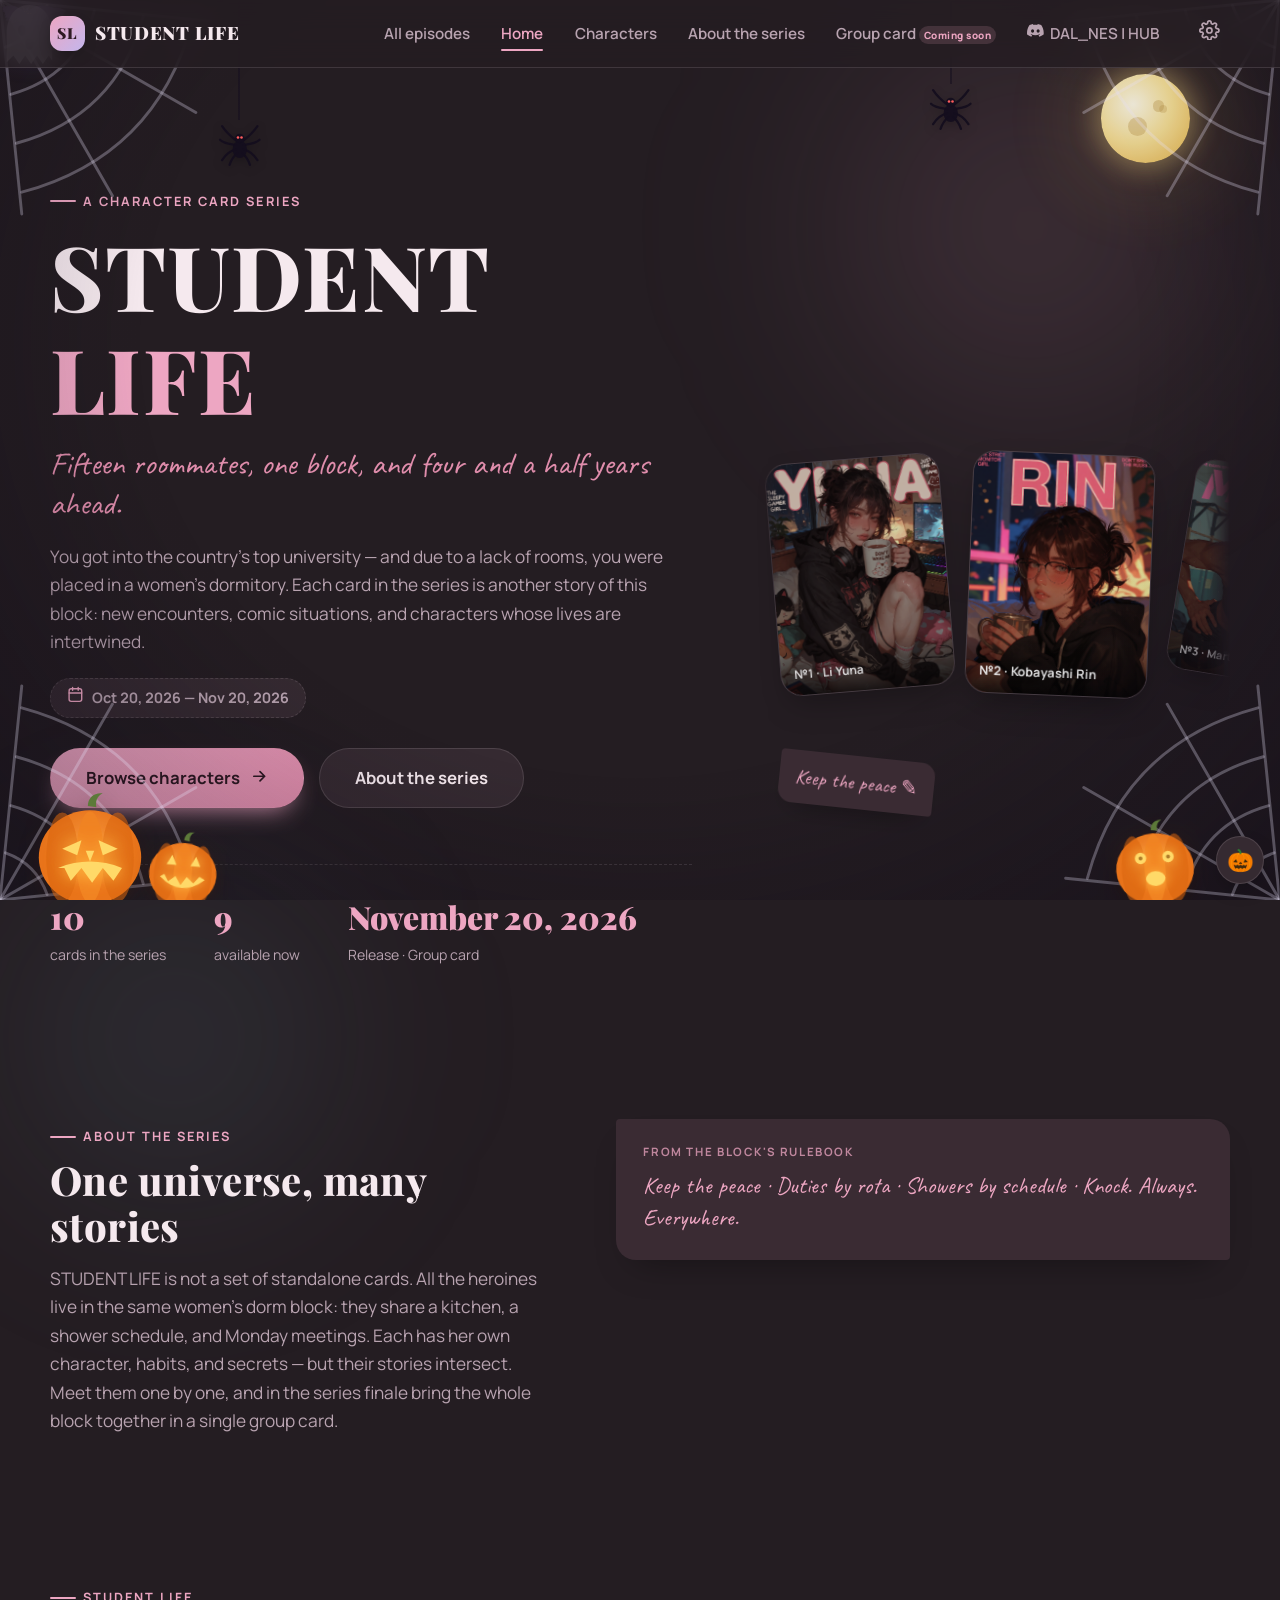
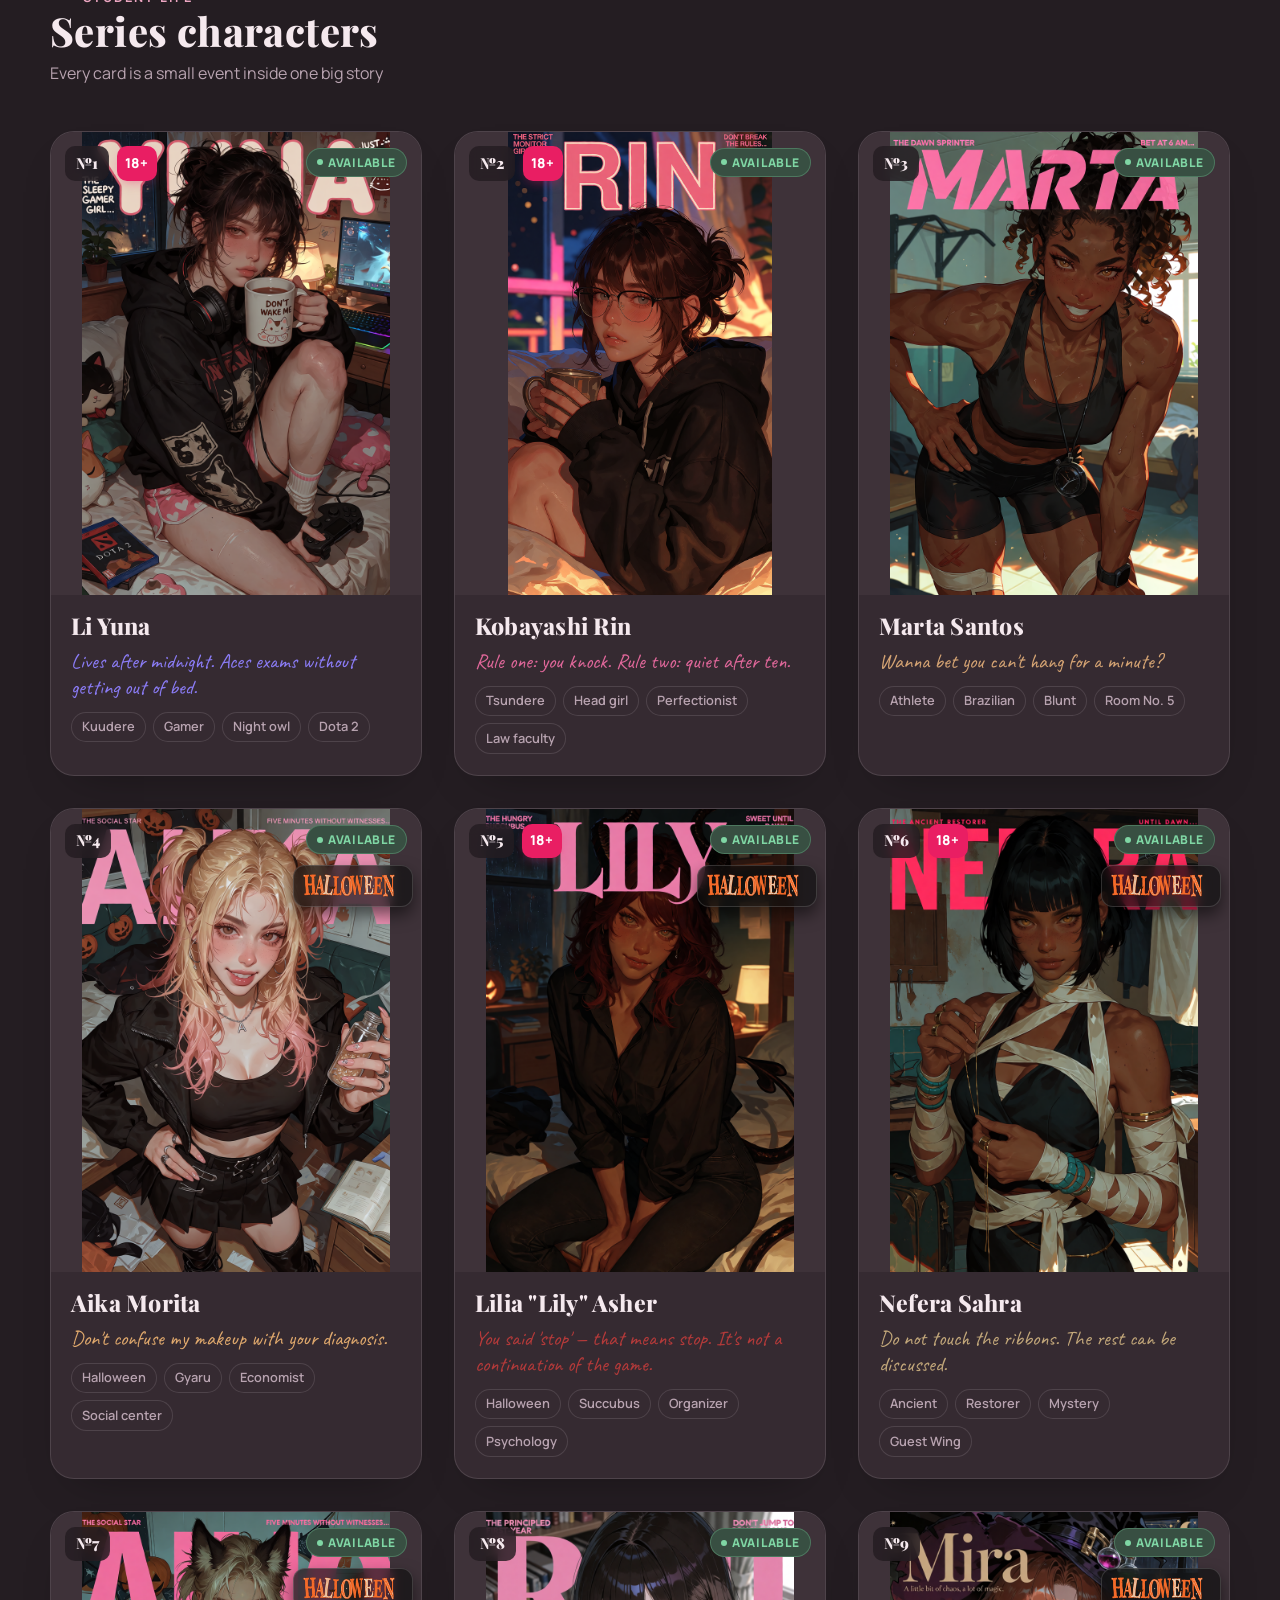
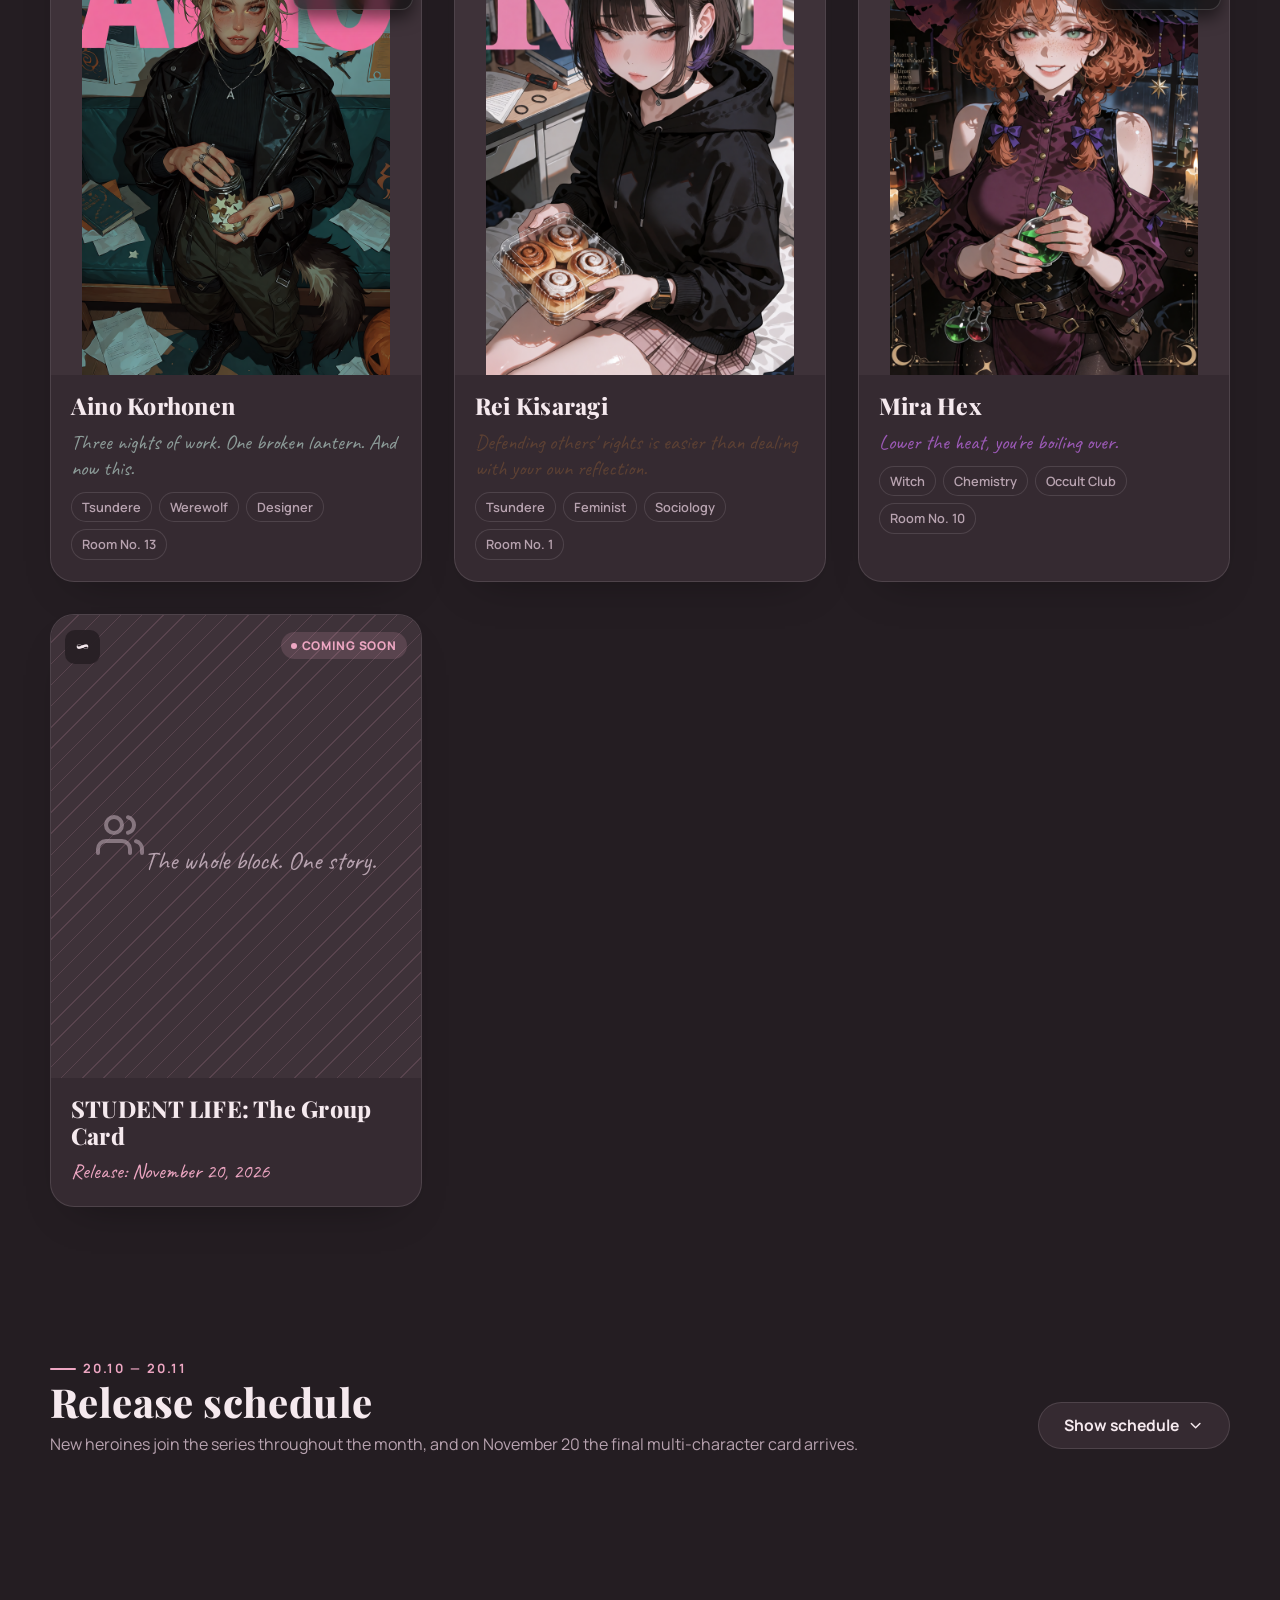
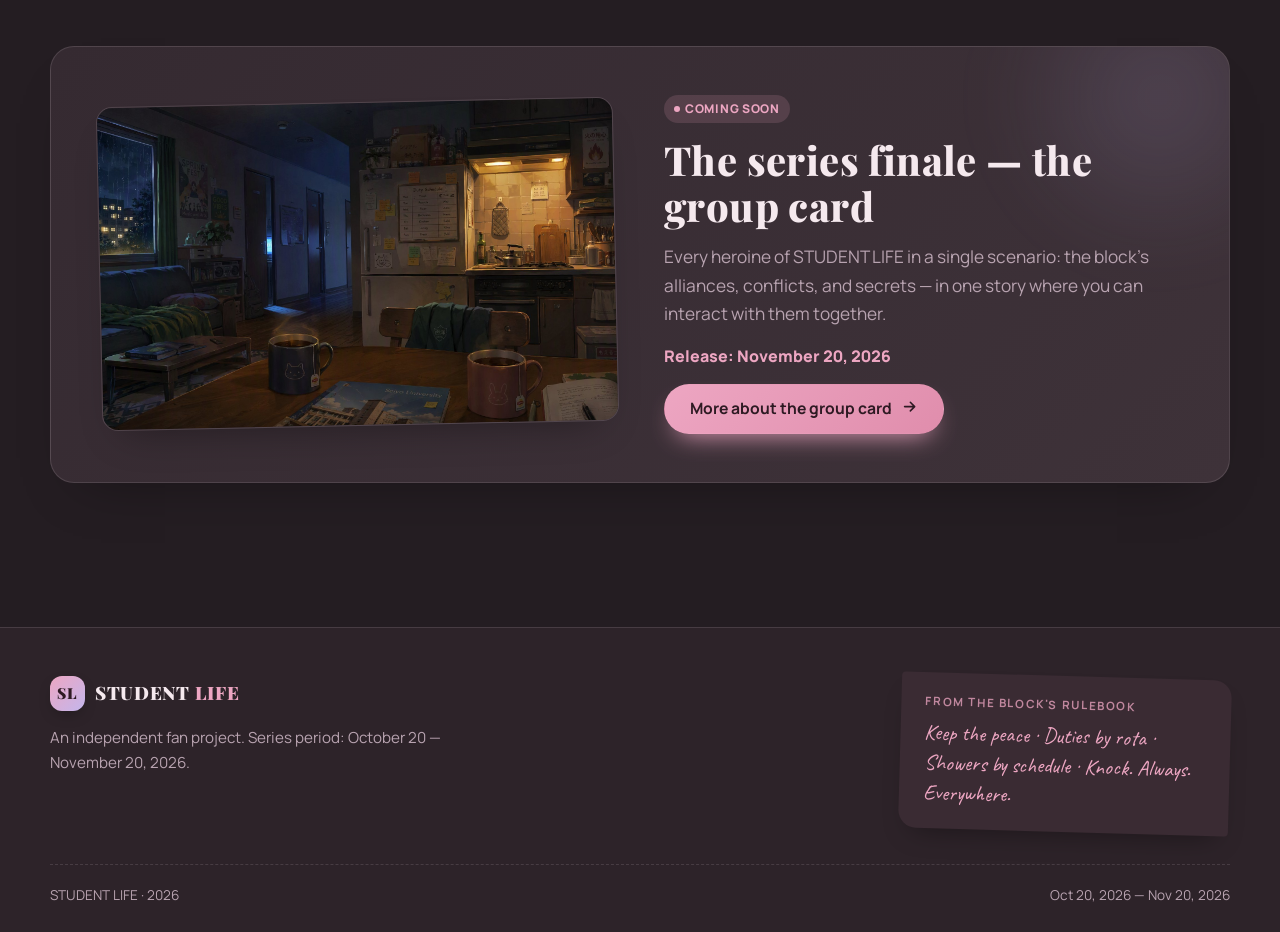
==== commit 9cdf7a4c: "Add_mira_add_hel" ====
--- a/index.html
+++ b/index.html
@@ -3,7 +3,7 @@
 <head>
   <meta charset="UTF-8" />
   <meta name="viewport" content="width=device-width, initial-scale=1.0" />
-  <title>STUDENT LIFE — серия карточек персонажей</title>
+  <title>STUDENT LIFE — a series of character cards</title>
   <meta name="description" content="STUDENT LIFE — серия связанных карточек персонажей о студенческой жизни в женском общежитии главного университета страны. 20.10.2026 — 20.11.2026." />
   <link rel="preconnect" href="https://fonts.googleapis.com" />
   <link rel="preconnect" href="https://fonts.gstatic.com" crossorigin />
@@ -13,6 +13,7 @@
   <link rel="stylesheet" href="css/components.css" />
   <link rel="stylesheet" href="css/pages.css" />
   <link rel="stylesheet" href="css/responsive.css" />
+  <link rel="stylesheet" href="css/halloween.css" />
   <link rel="icon" href="data:image/svg+xml,%3Csvg xmlns='http://www.w3.org/2000/svg' viewBox='0 0 32 32'%3E%3Crect width='32' height='32' rx='8' fill='%23e76f51'/%3E%3Ctext x='16' y='22' font-family='Georgia' font-size='15' font-weight='bold' text-anchor='middle' fill='white'%3ESL%3C/text%3E%3C/svg%3E" />
 </head>
 <body data-page="home">
@@ -83,6 +84,7 @@
   <script src="js/gallery.js"></script>
   <script src="js/audio-player.js"></script>
   <script src="js/app.js"></script>
+  <script src="js/halloween.js"></script>
   <script src="js/pages/home.js"></script>
 </body>
 </html>
--- a/css/base.css
+++ b/css/base.css
@@ -180,7 +180,7 @@
   --radius-s: 10px;
   --radius-m: 16px;
   --radius-l: 24px;
-  --space-section: clamp(3.5rem, 8vw, 6.5rem);
+  --space-section: clamp(3.5rem, 8vw, 4.5rem);
   --container: 1180px;
 
   --transition: 0.25s cubic-bezier(0.4, 0, 0.2, 1);
@@ -346,3 +346,43 @@
     transform: none;
   }
 }
+
+
+/* --- Custom Cursor & Scrollbar --- */
+
+
+body, html {
+    
+    cursor: auto;
+}
+
+
+a, button, .char-card, .gallery-item, [role="button"], input[type="range"], .segmented button, .palette-option, .dropdown-toggle {
+    
+    cursor: pointer;
+}
+
+/* Минималистичный скроллбар (оставляем его) */
+::-webkit-scrollbar {
+    width: 10px;
+    height: 10px;
+}
+::-webkit-scrollbar-track {
+    background: var(--bg); 
+    border-radius: 10px;
+}
+::-webkit-scrollbar-thumb {
+    background: var(--accent-soft); 
+    border-radius: 10px;
+    border: 2px solid var(--bg);
+    transition: background-color 0.3s ease;
+}
+::-webkit-scrollbar-thumb:hover {
+    background: var(--accent); 
+}
+
+/* Скроллбар для Firefox */
+* {
+    scrollbar-width: thin;
+    scrollbar-color: var(--accent-soft) var(--bg);
+}
--- a/css/components.css
+++ b/css/components.css
@@ -104,11 +104,16 @@
   background: currentColor;
 }
 .badge--available {
-  background: color-mix(in srgb, #3fa66a 18%, transparent);
-  color: color-mix(in srgb, #2f8f57 80%, var(--text));
+  background: color-mix(in srgb, #3fa66a 25%, var(--surface));
+  color: #2f8f57;
+  border: 1px solid color-mix(in srgb, #3fa66a 40%, transparent);
+  backdrop-filter: blur(4px);
+  -webkit-backdrop-filter: blur(4px);
 }
 [data-theme="dark"] .badge--available {
+  background: color-mix(in srgb, #3fa66a 30%, var(--surface));
   color: #7fd6a4;
+  border: 1px solid color-mix(in srgb, #7fd6a4 30%, transparent);
 }
 .badge--coming {
   background: var(--accent-soft);
@@ -160,14 +165,15 @@
 }
 .char-card__cover {
   position: relative;
-  aspect-ratio: 4 / 4.6;
+  aspect-ratio: 4 / 5;
   overflow: hidden;
   background: var(--surface-2);
 }
 .char-card__cover img {
   width: 100%;
   height: 100%;
-  object-fit: cover;
+  object-fit: contain;
+  display: block;
   transition: transform 0.8s cubic-bezier(0.22, 1, 0.36, 1);
 }
 .char-card:hover .char-card__cover img {
@@ -240,7 +246,9 @@
   color: var(--text);
   display: -webkit-box;
   -webkit-line-clamp: 5;
+  line-clamp: 5;
   -webkit-box-orient: vertical;
+  box-orient: vertical;
   overflow: hidden;
 }
 .char-card__overlay .btn {
@@ -867,4 +875,220 @@
 }
 .custom-dropdown .dropdown-menu::-webkit-scrollbar-thumb:hover {
   background: var(--text-muted);
-}+}
+
+/* --- Стили для текста песен --- */
+
+
+
+
+
+
+/* --- Обновленная сетка отношений --- */
+.relations-grid {
+  display: grid;
+  grid-template-columns: repeat(auto-fill, minmax(280px, 1fr));
+  gap: 1.2rem;
+}
+.relation-card {
+  display: flex;
+  gap: 1.2rem;
+  align-items: flex-start;
+  padding: 1.2rem;
+  border-radius: var(--radius-m);
+  background: var(--surface);
+  border: 1px solid var(--border);
+  color: inherit;
+  transition: transform var(--transition), border-color var(--transition), box-shadow var(--transition);
+  text-decoration: none;
+}
+.relation-card:hover {
+  transform: translateY(-4px);
+  border-color: var(--accent);
+  box-shadow: 0 16px 32px -20px var(--shadow);
+  color: inherit;
+}
+.relation-card--soon {
+  opacity: 0.7;
+  cursor: default;
+  background: repeating-linear-gradient(-45deg, var(--surface), var(--surface) 10px, var(--surface-2) 10px, var(--surface-2) 20px);
+}
+.relation-card--soon:hover {
+  transform: none;
+  border-color: var(--border);
+  box-shadow: none;
+}
+.relation-card__avatar {
+  flex: none;
+  width: 56px;
+  height: 56px;
+  border-radius: 50%;
+  overflow: hidden;
+  border: 2px solid var(--accent);
+  background: var(--surface-2);
+  color: var(--text-muted);
+}
+.relation-card--soon .relation-card__avatar {
+  border-color: var(--border);
+}
+.relation-card__avatar img {
+  width: 100%;
+  height: 100%;
+  object-fit: cover;
+}
+.relation-card__body {
+  flex: 1;
+  min-width: 0;
+}
+.relation-card__header {
+  display: flex;
+  justify-content: space-between;
+  align-items: center;
+  gap: 0.5rem;
+  margin-bottom: 0.2rem;
+}
+.relation-card__type {
+  font-size: 0.75rem;
+  font-weight: 700;
+  color: var(--accent);
+  text-transform: uppercase;
+  letter-spacing: 0.06em;
+}
+.relation-card__badge {
+  font-size: 0.65rem;
+  padding: 0.2em 0.6em;
+  border-radius: 999px;
+  background: var(--surface-2);
+  color: var(--text-muted);
+  font-weight: 800;
+  white-space: nowrap;
+}
+.relation-card__name {
+  font-weight: 800;
+  font-family: var(--font-display);
+  font-size: 1.15rem;
+  line-height: 1.2;
+}
+.relation-card__psychotype {
+  font-size: 0.8rem;
+  font-weight: 600;
+  color: var(--text-muted);
+  margin-bottom: 0.5rem;
+  font-family: var(--font-hand);
+}
+
+
+
+
+
+
+/* --- Текст песен (Плавное раскрытие снизу) --- */
+.player__lyrics-box {
+  max-height: 0;
+  overflow: hidden;
+  transition: max-height 0.5s cubic-bezier(0.4, 0, 0.2, 1), padding 0.5s ease, margin-top 0.5s ease, opacity 0.5s ease;
+  background: var(--surface-2);
+  border-radius: var(--radius-m);
+  margin-top: 0;
+  padding: 0 1.2rem;
+  opacity: 0;
+}
+.player__lyrics-box.is-open {
+  max-height: 400px; /* Ограничиваем высоту, чтобы был скролл */
+  padding: 1.2rem;
+  margin-top: 1.2rem;
+  overflow-y: auto; /* Внутренний скролл */
+  opacity: 1;
+}
+.player__lyrics-desc {
+  font-style: italic;
+  color: var(--text-muted);
+  margin-bottom: 1.2rem;
+  font-size: 0.9rem;
+  line-height: 1.5;
+  border-bottom: 1px dashed var(--border);
+  padding-bottom: 0.8rem;
+}
+.player__lyrics-text {
+  white-space: pre-wrap;
+  font-family: var(--font-body);
+  line-height: 1.7;
+  font-size: 0.95rem;
+  color: var(--text);
+}
+
+
+
+
+
+
+
+
+
+/* --- Значок Хэллоуина на обложке --- */
+.char-card__cover img.char-card__halloween {
+  position: absolute !important;
+  top: 3.5rem !important;
+  right: 0.5rem !important;
+  width: 120px !important;
+  height: auto !important;
+  object-fit: contain !important;
+  z-index: 3 !important;
+  pointer-events: none;
+  
+  /* Полупрозрачный фон-подложка */
+  background: rgba(15, 15, 15, 0.65); 
+  padding: 8px; 
+  border-radius: 12px; 
+  
+  /* Эффект матового стекла (размытие фона под картинкой) */
+  backdrop-filter: blur(6px); 
+  -webkit-backdrop-filter: blur(6px);
+  border: 1px solid rgba(255, 255, 255, 0.15); 
+  
+  /* Аккуратная тень для объема */
+  box-shadow: 0 8px 16px rgba(0, 0, 0, 0.5);
+  transition: transform 0.3s ease, background 0.3s ease;
+}
+
+.char-card:hover .char-card__cover img.char-card__halloween {
+  transform: scale(1.1) rotate(-5deg) !important;
+  background: rgba(15, 15, 15, 0.85); /* При наведении фон становится чуть темнее */
+}
+
+
+
+
+
+
+
+/* --- Глобальное окно с описанием связей --- */
+.global-relation-tooltip {
+  position: fixed;
+  top: 0;
+  left: 0;
+  width: max-content;
+  max-width: 300px;
+  background: var(--surface-2);
+  color: var(--text);
+  padding: 1rem 1.2rem;
+  border-radius: var(--radius-m);
+  border: 1.5px solid var(--accent);
+  box-shadow: 0 10px 35px rgba(0, 0, 0, 0.75);
+  font-size: 0.88rem;
+  line-height: 1.5;
+  text-align: left;
+  opacity: 0;
+  visibility: hidden;
+  pointer-events: none;
+  transition: opacity 0.15s ease, visibility 0.15s;
+  z-index: 9999;
+}
+
+
+/* Принудительная видимость карточек в разработке */
+.char-card--soon {
+  display: flex !important;
+  opacity: 1 !important;
+  visibility: visible !important;
+}
--- a/css/pages.css
+++ b/css/pages.css
@@ -82,45 +82,60 @@
 
 .hero__visual {
   position: relative;
-  min-height: 380px;
+  min-height: 520px;
+  display: flex;
+  justify-content: center;
+  align-items: center;
 }
 .hero-card {
   position: absolute;
-  width: min(58%, 280px);
+  width: min(55%, 240px);
+  aspect-ratio: 3 / 4;
   border-radius: var(--radius-l);
   overflow: hidden;
   border: 1px solid var(--border);
   background: var(--surface);
-  box-shadow: 0 30px 60px -28px var(--shadow);
-  transition: transform var(--transition-slow), box-shadow var(--transition-slow);
+  box-shadow: 0 15px 35px -10px var(--shadow), 0 0 0 1px rgba(255,255,255,0.05) inset;
+  transition: scale 0.3s ease-out, box-shadow 0.3s ease-out;
+  transform-origin: bottom center;
 }
 .hero-card img {
-  aspect-ratio: 3 / 4;
-  width: 100%;
+  width: 100%;
+  height: 100%;
   object-fit: cover;
+  object-position: top center;
+  display: block;
+  pointer-events: none;
 }
 .hero-card figcaption {
-  padding: 0.6rem 0.9rem 0.75rem;
+  position: absolute;
+  bottom: 0;
+  left: 0;
+  right: 0;
+  padding: 1.5rem 0.9rem 0.75rem;
+  background: linear-gradient(to top, rgba(0,0,0,0.85), transparent);
   font-size: 0.82rem;
   font-weight: 700;
-  color: var(--text-muted);
+  color: #fff;
+  z-index: 2;
+  pointer-events: none;
 }
 .hero-card--a {
-  top: 0;
-  left: 4%;
-  transform: rotate(-5deg);
+  transform: rotate(-16deg) translate(-75px, 15px);
   z-index: 1;
 }
 .hero-card--b {
-  bottom: 0;
-  right: 2%;
-  transform: rotate(4deg);
+  transform: rotate(-5deg) translate(-25px, 0px);
   z-index: 2;
 }
+.hero-card--c {
+  transform: rotate(5deg) translate(25px, 0px);
+  z-index: 3;
+}
 .hero-card:hover {
-  transform: rotate(0deg) translateY(-6px) scale(1.03);
-  z-index: 5;
-  box-shadow: 0 40px 80px -30px var(--shadow), 0 0 70px -20px var(--glow);
+  z-index: 10;
+  scale: 1.08;
+  box-shadow: 0 30px 60px -15px var(--shadow), 0 0 50px -10px var(--glow);
 }
 .hero__sticker {
   position: absolute;
@@ -356,8 +371,8 @@
 }
 .char-hero__cover img {
   width: 100%;
-  aspect-ratio: 3 / 4;
-  object-fit: cover;
+  height: auto;
+  display: block;
 }
 .char-hero__content {
   display: flex;
@@ -492,9 +507,9 @@
 }
 .relation-card__avatar {
   flex: none;
-  width: 64px;
-  height: 64px;
-  border-radius: 50%;
+  width: 79px;
+  height: 135px;
+  border-radius: 10%;
   overflow: hidden;
   border: 2px solid var(--accent);
   background: var(--surface-2);
@@ -687,4 +702,453 @@
   color: var(--text-muted);
   font-size: 0.95rem;
   line-height: 1.5;
-}+}
+.char-hero__cover {
+  overflow: visible; 
+}
+.cover-carousel-wrapper {
+  position: relative;
+  border-radius: var(--radius-l);
+  overflow: hidden;
+  box-shadow: 0 34px 70px -34px var(--shadow), 0 0 80px -30px var(--glow);
+}
+.cover-carousel {
+  display: flex;
+  overflow-x: auto;
+  scroll-snap-type: x mandatory;
+  scrollbar-width: none;
+  -ms-overflow-style: none;
+}
+.cover-carousel::-webkit-scrollbar {
+  display: none;
+}
+.cover-carousel img {
+  flex: 0 0 100%;
+  scroll-snap-align: start;
+  width: 100%;
+  height: auto;
+  display: block;
+}
+.cover-carousel-dots {
+  position: absolute;
+  bottom: 1rem;
+  left: 50%;
+  transform: translateX(-50%);
+  display: flex;
+  gap: 0.5rem;
+  z-index: 10;
+  background: rgba(0, 0, 0, 0.3);
+  padding: 0.4rem 0.6rem;
+  border-radius: 999px;
+  backdrop-filter: blur(4px);
+}
+.cover-carousel-dots button {
+  width: 8px;
+  height: 8px;
+  border-radius: 50%;
+  background: rgba(255, 255, 255, 0.4);
+  border: none;
+  cursor: pointer;
+  padding: 0;
+  transition: background 0.3s, transform 0.3s;
+}
+.cover-carousel-dots button.is-active {
+  background: #fff;
+  transform: scale(1.2);
+}
+.hero-card--d {
+  transform: rotate(16deg) translate(75px, 15px);
+  z-index: 4;
+}
+
+/* Отключаем эффект наведения для недоступных персонажей */
+.hero-card--disabled {
+  cursor: default !important;
+}
+.hero-card--disabled:hover {
+  transform: rotate(0deg) scale(1) !important;
+  box-shadow: 0 15px 35px -10px var(--shadow), 0 0 0 1px rgba(255,255,255,0.05) inset !important;
+  z-index: 1 !important;
+}
+
+
+/* Сбрасываем старый transform */
+  cursor: pointer;
+}
+
+.hero-card:hover {
+  rotate: 0deg !important;
+  scale: 1.08;
+  translate: var(--tx) calc(var(--ty) - 25px); /* Поднимает вверх, сохраняя позицию по горизонтали */
+  z-index: 100 !important; /* Гарантированно поднимает наверх */
+  box-shadow: 0 30px 60px -15px var(--shadow), 0 0 50px -10px var(--card-accent, var(--glow));
+}
+
+/* Индивидуальные позиции карточек в веере */
+.hero-card--a {
+  --rot: -16deg;
+  --tx: -75px;
+  --ty: 15px;
+  rotate: var(--rot);
+  translate: var(--tx) var(--ty);
+  z-index: 1;
+}
+
+.hero-card--b {
+  --rot: -5deg;
+  --tx: -25px;
+  --ty: 0px;
+  rotate: var(--rot);
+  translate: var(--tx) var(--ty);
+  z-index: 2;
+}
+
+.hero-card--c {
+  --rot: 5deg;
+  --tx: 25px;
+  --ty: 0px;
+  rotate: var(--rot);
+  translate: var(--tx) var(--ty);
+  z-index: 3;
+}
+
+.hero-card--d {
+  --rot: 16deg;
+  --tx: 75px;
+  --ty: 15px;
+  rotate: var(--rot);
+  translate: var(--tx) var(--ty);
+  z-index: 4;
+}
+
+/* Отключаем анимацию наведения для недоступных карточек */
+.hero-card--disabled {
+  cursor: default !important;
+}
+
+.hero-card--disabled:hover {
+  rotate: var(--rot) !important;
+  scale: 1 !important;
+  translate: var(--tx) var(--ty) !important;
+  z-index: 1 !important;
+  box-shadow: 0 15px 35px -10px var(--shadow), 0 0 0 1px rgba(255,255,255,0.05) inset !important;
+}
+
+/* Убеждаемся, что картинка и текст не перехватывают мышку */
+.hero-card img {
+  width: 100%;
+  height: 100%;
+  object-fit: cover;
+  object-position: top center;
+  display: block;
+  pointer-events: none;
+}
+
+.hero-card figcaption {
+  position: absolute;
+  bottom: 0;
+  left: 0;
+  right: 0;
+  padding: 1.5rem 0.9rem 0.75rem;
+  background: linear-gradient(to top, rgba(0,0,0,0.85), transparent);
+  font-size: 0.82rem;
+  font-weight: 700;
+  color: #fff;
+  z-index: 2;
+  pointer-events: none;
+}
+
+
+/* Сделали карточки чуть уже, чтобы 6 штук поместились */
+  aspect-ratio: 3 / 4;
+  border-radius: var(--radius-l);
+  overflow: hidden;
+  border: 1px solid var(--border);
+  background: var(--surface);
+  box-shadow: 0 15px 35px -10px var(--shadow), 0 0 0 1px rgba(255,255,255,0.05) inset;
+  transition: rotate 0.4s cubic-bezier(0.22, 1, 0.36, 1), 
+              translate 0.4s cubic-bezier(0.22, 1, 0.36, 1), 
+              scale 0.4s cubic-bezier(0.22, 1, 0.36, 1), 
+              box-shadow 0.4s ease;
+  transform-origin: bottom center;
+  transform: none !important;
+  cursor: pointer;
+}
+
+.hero-card:hover {
+  rotate: 0deg !important;
+  scale: 1.12;
+  translate: var(--tx) calc(var(--ty) - 25px);
+  z-index: 100 !important;
+  box-shadow: 0 30px 60px -15px var(--shadow), 0 0 50px -10px var(--card-accent, var(--glow));
+}
+
+/* Позиции для 6 карточек */
+.hero-card--a { --rot: -24deg; --tx: -140px; --ty: 45px; rotate: var(--rot); translate: var(--tx) var(--ty); z-index: 1; }
+.hero-card--b { --rot: -14deg; --tx: -85px;  --ty: 15px; rotate: var(--rot); translate: var(--tx) var(--ty); z-index: 2; }
+.hero-card--c { --rot: -4deg;  --tx: -30px;  --ty: 0px;  rotate: var(--rot); translate: var(--tx) var(--ty); z-index: 3; }
+.hero-card--d { --rot: 4deg;   --tx: 30px;   --ty: 0px;  rotate: var(--rot); translate: var(--tx) var(--ty); z-index: 4; }
+.hero-card--e { --rot: 14deg;  --tx: 85px;   --ty: 15px; rotate: var(--rot); translate: var(--tx) var(--ty); z-index: 5; }
+.hero-card--f { --rot: 24deg;  --tx: 140px;  --ty: 45px; rotate: var(--rot); translate: var(--tx) var(--ty); z-index: 6; }
+
+/* Отключаем анимацию наведения для недоступных карточек */
+.hero-card--disabled {
+  cursor: default !important;
+}
+.hero-card--disabled:hover {
+  rotate: var(--rot) !important;
+  scale: 1 !important;
+  translate: var(--tx) var(--ty) !important;
+  z-index: 1 !important;
+  box-shadow: 0 15px 35px -10px var(--shadow), 0 0 0 1px rgba(255,255,255,0.05) inset !important;
+}
+
+.hero-card img {
+  width: 100%;
+  height: 100%;
+  object-fit: cover;
+  object-position: top center;
+  display: block;
+  pointer-events: none;
+}
+
+.hero-card figcaption {
+  position: absolute;
+  bottom: 0;
+  left: 0;
+  right: 0;
+  padding: 1.5rem 0.9rem 0.75rem;
+  background: linear-gradient(to top, rgba(0,0,0,0.85), transparent);
+  font-size: 0.82rem;
+  font-weight: 700;
+  color: #fff;
+  z-index: 2;
+  pointer-events: none;
+}
+
+/* Центрируем крайние карточки */
+  align-items: center;
+  height: 450px;
+  cursor: grab;
+  width: 100%;
+  -webkit-mask-image: linear-gradient(to right, transparent, black 5%, black 95%, transparent);
+  mask-image: linear-gradient(to right, transparent, black 5%, black 95%, transparent);
+}
+
+.hero-cards-track::-webkit-scrollbar {
+  display: none;
+}
+
+.hero-card {
+  flex: 0 0 200px; /* Фиксированная ширина карточки */
+  aspect-ratio: 3 / 4;
+  border-radius: var(--radius-l);
+  overflow: hidden;
+  scroll-snap-align: center;
+  background: var(--surface);
+  box-shadow: 0 15px 35px -10px var(--shadow);
+  transition: transform 0.1s ease-out, opacity 0.3s ease;
+  transform-origin: bottom center;
+  position: relative;
+  border: 1px solid var(--border);
+  will-change: transform;
+}
+
+.hero-card--disabled {
+  cursor: default !important;
+}
+
+.hero-card img {
+  width: 100%;
+  height: 100%;
+  object-fit: cover;
+  object-position: top center;
+  pointer-events: none;
+  display: block;
+}
+
+.hero-card figcaption {
+  position: absolute;
+  bottom: 0;
+  left: 0;
+  right: 0;
+  padding: 1.5rem 0.9rem 0.75rem;
+  background: linear-gradient(to top, rgba(0,0,0,0.85), transparent);
+  font-size: 0.82rem;
+  font-weight: 700;
+  color: #fff;
+  z-index: 2;
+  pointer-events: none;
+}
+
+.hero__sticker {
+  position: absolute;
+  z-index: 100;
+  bottom: 5%;
+  left: 5%;
+  max-width: 170px;
+  padding: 0.85rem 1rem;
+  background: var(--note);
+  color: var(--note-text);
+  border-radius: 4px 14px 4px 14px;
+  box-shadow: 0 14px 28px -14px var(--shadow);
+  transform: rotate(6deg);
+  font-family: var(--font-hand);
+  font-size: 1.25rem;
+  line-height: 1.3;
+  transition: transform var(--transition);
+  pointer-events: none;
+}
+
+/* ==========================================================================
+   SMOOTH HORIZONTAL SCROLL FAN
+   ========================================================================== */
+.hero__visual {
+  position: relative;
+  width: 100%;
+  display: flex;
+  justify-content: center;
+  align-items: center;
+  padding: 1rem 0;
+  overflow: hidden;
+}
+
+.hero-cards-track {
+  display: flex;
+  gap: 10px;
+  overflow-x: auto;
+  scroll-snap-type: x mandatory;
+  scrollbar-width: none;
+  -ms-overflow-style: none;
+  /* Уменьшили боковые отступы, чтобы карточки были ближе к краям */
+  padding: 20px 2%;
+  align-items: center;
+  height: 450px;
+  cursor: grab;
+  width: 100%;
+  -webkit-mask-image: linear-gradient(to right, transparent, black 5%, black 95%, transparent);
+  mask-image: linear-gradient(to right, transparent, black 5%, black 95%, transparent);
+}
+
+.hero-cards-track::-webkit-scrollbar {
+  display: none;
+}
+
+.hero-card {
+  flex: 0 0 190px;
+  aspect-ratio: 3 / 4;
+  border-radius: var(--radius-l);
+  overflow: hidden;
+  scroll-snap-align: center;
+  background: var(--surface);
+  box-shadow: 0 15px 35px -10px var(--shadow);
+  transition: opacity 0.1s ease; /* Убрали transition для transform, чтобы JS работал плавнее */
+  position: relative;
+  border: 1px solid var(--border);
+  will-change: transform, opacity;
+  transform-origin: center center;
+}
+
+.hero-card--disabled {
+  cursor: default !important;
+}
+
+.hero-card img {
+  width: 100%;
+  height: 100%;
+  object-fit: cover;
+  object-position: top center;
+  pointer-events: none;
+  display: block;
+}
+
+.hero-card figcaption {
+  position: absolute;
+  bottom: 0;
+  left: 0;
+  right: 0;
+  padding: 1.5rem 0.9rem 0.75rem;
+  background: linear-gradient(to top, rgba(0,0,0,0.85), transparent);
+  font-size: 0.82rem;
+  font-weight: 700;
+  color: #fff;
+  z-index: 2;
+  pointer-events: none;
+}
+
+.hero__sticker {
+  position: absolute;
+  z-index: 100;
+  bottom: 5%;
+  left: 5%;
+  max-width: 170px;
+  padding: 0.85rem 1rem;
+  background: var(--note);
+  color: var(--note-text);
+  border-radius: 4px 14px 4px 14px;
+  box-shadow: 0 14px 28px -14px var(--shadow);
+  transform: rotate(6deg);
+  font-family: var(--font-hand);
+  font-size: 1.25rem;
+  line-height: 1.3;
+  transition: transform var(--transition);
+  pointer-events: none;
+}
+
+
+/* ==========================================================================
+   BIO CARDS SCROLL FIX (Чистый скролл без закрепленных заголовков)
+   ========================================================================== */
+.bio-card {
+  max-height: 380px; /* Ограничиваем максимальную высоту */
+  overflow-y: auto; /* Включаем вертикальный скролл */
+  position: relative;
+  padding: 1.5rem 0.8rem 1.5rem 1.5rem; /* Меньше отступа справа для скролла */
+  
+  /* Плавное затухание текста внизу */
+  mask-image: linear-gradient(to bottom, black 88%, transparent 100%);
+  -webkit-mask-image: linear-gradient(to bottom, black 88%, transparent 100%);
+}
+
+/* При наведении убираем затухание для удобства чтения */
+.bio-card:hover {
+  mask-image: none;
+  -webkit-mask-image: none;
+}
+
+/* Стилизация скроллбара (для Chrome/Safari/Edge) */
+.bio-card::-webkit-scrollbar {
+  width: 6px;
+}
+.bio-card::-webkit-scrollbar-track {
+  background: transparent;
+  margin: 1rem 0; /* Отступы сверху и снизу скроллбара */
+}
+.bio-card::-webkit-scrollbar-thumb {
+  background: rgba(255, 255, 255, 0.1); /* Почти прозрачный */
+  border-radius: 10px;
+  transition: background 0.3s ease;
+}
+
+/* При наведении на карточку скроллбар становится ярче */
+.bio-card:hover::-webkit-scrollbar-thumb {
+  background: var(--accent);
+}
+
+/* Для Firefox */
+.bio-card {
+  scrollbar-width: thin;
+  scrollbar-color: transparent transparent;
+  transition: scrollbar-color 0.3s ease;
+}
+
+.bio-card:hover {
+  scrollbar-color: var(--accent) transparent;
+}
+
+/* Возвращаем заголовку нормальное поведение (без sticky) */
+.bio-card h3 {
+  position: relative;
+  margin-top: 0;
+  margin-bottom: 0.8rem;
+}
--- a/css/responsive.css
+++ b/css/responsive.css
@@ -5,7 +5,7 @@
     grid-template-columns: 1fr;
   }
   .hero__visual {
-    min-height: 340px;
+    min-height: 450px;
     order: -1;
   }
   .about-block {
@@ -20,6 +20,7 @@
   .char-hero__cover {
     position: static;
     max-width: 420px;
+    width: 100%
   }
   .site-footer__inner {
     grid-template-columns: 1fr;
@@ -46,6 +47,7 @@
   }
   .char-card__overlay-text {
     -webkit-line-clamp: 3;
+    line-clamp: 3;
     color: var(--text-muted);
   }
   .char-card:hover {
@@ -72,7 +74,7 @@
 
 @media (max-width: 480px) {
   .hero__visual {
-    min-height: 300px;
+    min-height: 330px;
   }
   .char-grid {
     grid-template-columns: 1fr;
--- a/css/halloween.css
+++ b/css/halloween.css
@@ -0,0 +1,320 @@
+/* ============================================================
+   HALLOWEEN OVERLAY — праздничные украшения STUDENT LIFE
+   Слой не перехватывает клики и не ломает темы/палитры сайта.
+   ============================================================ */
+
+.hw-layer {
+  position: fixed;
+  inset: 0;
+  z-index: 90;
+  overflow: hidden;
+  pointer-events: none;
+  user-select: none;
+}
+
+.hw-layer[hidden] {
+  display: none;
+}
+
+/* ---------- Лёгкая «ночная» виньетка по краям ---------- */
+.hw-vignette {
+  position: absolute;
+  inset: 0;
+  background: radial-gradient(ellipse at 50% 38%, transparent 58%, rgba(26, 10, 46, 0.16) 100%);
+}
+html[data-theme="dark"] .hw-vignette {
+  background: radial-gradient(ellipse at 50% 38%, transparent 55%, rgba(8, 3, 18, 0.38) 100%);
+}
+
+/* ---------- Луна ---------- */
+.hw-moon {
+  position: absolute;
+  top: 4.6rem;
+  right: clamp(1rem, 7vw, 7rem);
+  width: clamp(52px, 7vw, 92px);
+  aspect-ratio: 1;
+  border-radius: 50%;
+  background: radial-gradient(circle at 36% 34%, #fffbe8 0%, #f9e39a 46%, #eec76a 78%, #dca94e 100%);
+  box-shadow:
+    0 0 26px 6px rgba(255, 224, 140, 0.38),
+    0 0 90px 26px rgba(255, 200, 90, 0.16);
+  opacity: 0.9;
+  animation: hw-moon-glow 7s ease-in-out infinite;
+}
+.hw-moon::before,
+.hw-moon::after {
+  content: "";
+  position: absolute;
+  border-radius: 50%;
+  background: rgba(190, 150, 70, 0.35);
+}
+.hw-moon::before {
+  width: 22%;
+  height: 22%;
+  left: 30%;
+  top: 48%;
+  box-shadow: 1.6em -1.1em 0 -0.35em rgba(190, 150, 70, 0.3);
+}
+.hw-moon::after {
+  width: 13%;
+  height: 13%;
+  left: 58%;
+  top: 30%;
+}
+@keyframes hw-moon-glow {
+  0%, 100% { box-shadow: 0 0 26px 6px rgba(255, 224, 140, 0.38), 0 0 90px 26px rgba(255, 200, 90, 0.16); }
+  50%      { box-shadow: 0 0 34px 9px rgba(255, 224, 140, 0.5),  0 0 110px 34px rgba(255, 200, 90, 0.22); }
+}
+
+/* ---------- Паутины по углам ---------- */
+.hw-web {
+  position: absolute;
+  width: clamp(110px, 17vw, 240px);
+  height: auto;
+  color: rgba(74, 58, 92, 0.34);
+  animation: hw-web-shimmer 9s ease-in-out infinite;
+}
+html[data-theme="dark"] .hw-web {
+  color: rgba(228, 220, 246, 0.30);
+}
+.hw-web--tl { top: 0; left: 0; }
+.hw-web--tr { top: 0; right: 0; transform: scaleX(-1); }
+.hw-web--bl { bottom: 0; left: 0; transform: scaleY(-1); animation-delay: -3s; }
+.hw-web--br { bottom: 0; right: 0; transform: scale(-1); animation-delay: -6s; }
+@keyframes hw-web-shimmer {
+  0%, 100% { opacity: 1; }
+  50%      { opacity: 0.72; }
+}
+
+/* ---------- Пауки на нитях ---------- */
+.hw-spider {
+  position: absolute;
+  top: 0;
+  display: flex;
+  flex-direction: column;
+  align-items: center;
+  color: rgba(46, 36, 60, 0.85);
+}
+html[data-theme="dark"] .hw-spider {
+  color: rgba(20, 14, 30, 0.95);
+}
+.hw-spider__thread {
+  width: 2px;
+  height: var(--hw-thread, 110px);
+  background: linear-gradient(to bottom, transparent, currentColor 22%);
+  opacity: 0.55;
+}
+.hw-spider svg {
+  width: clamp(30px, 3.4vw, 46px);
+  height: auto;
+  margin-top: -2px;
+  filter: drop-shadow(0 3px 4px rgba(0, 0, 0, 0.25));
+}
+.hw-spider--left {
+  left: clamp(6rem, 17vw, 19rem);
+  animation: hw-spider-bob 6.5s ease-in-out infinite;
+}
+.hw-spider--right {
+  right: clamp(5rem, 24vw, 26rem);
+  animation: hw-spider-drop 24s ease-in-out infinite;
+}
+.hw-spider--right .hw-spider__thread {
+  animation: hw-thread-drop 24s ease-in-out infinite;
+}
+@keyframes hw-spider-bob {
+  0%, 100% { transform: translateY(0) rotate(-2deg); }
+  50%      { transform: translateY(12px) rotate(2.5deg); }
+}
+/* Паук периодически спускается вниз и поднимается обратно */
+@keyframes hw-spider-drop {
+  0%, 55%   { transform: translateY(0); }
+  68%, 80%  { transform: translateY(30vh); }
+  96%, 100% { transform: translateY(0); }
+}
+@keyframes hw-thread-drop {
+  0%, 55%   { height: var(--hw-thread, 110px); }
+  68%, 80%  { height: calc(var(--hw-thread, 110px) + 30vh); }
+  96%, 100% { height: var(--hw-thread, 110px); }
+}
+
+/* ---------- Тыквы со светящимися мордашками ---------- */
+.hw-pumpkin {
+  position: absolute;
+  bottom: -8px;
+  filter: drop-shadow(0 6px 10px rgba(30, 10, 0, 0.3));
+}
+.hw-pumpkin svg {
+  display: block;
+  width: 100%;
+  height: auto;
+}
+.hw-pumpkin--left {
+  left: clamp(0.4rem, 2vw, 2rem);
+  width: clamp(84px, 10vw, 150px);
+}
+.hw-pumpkin--left-small {
+  left: clamp(5.4rem, 11vw, 11.5rem);
+  width: clamp(56px, 6.6vw, 96px);
+  transform: rotate(5deg);
+}
+.hw-pumpkin--right {
+  right: clamp(3.6rem, 6vw, 5.6rem);
+  width: clamp(66px, 7.6vw, 112px);
+  transform: rotate(-4deg);
+}
+/* Мерцание свечи внутри тыквы */
+.hw-pumpkin .hw-face {
+  fill: #ffd968;
+  filter: drop-shadow(0 0 7px rgba(255, 190, 70, 0.95)) drop-shadow(0 0 18px rgba(255, 140, 30, 0.55));
+  animation: hw-flicker 4.2s linear infinite;
+}
+.hw-pumpkin--left-small .hw-face { animation-delay: -1.7s; animation-duration: 3.6s; }
+.hw-pumpkin--right .hw-face { animation-delay: -2.9s; animation-duration: 5s; }
+@keyframes hw-flicker {
+  0%, 100% { opacity: 1; }
+  38%      { opacity: 0.95; }
+  41%      { opacity: 0.55; }
+  44%      { opacity: 0.95; }
+  58%      { opacity: 0.8; }
+  62%      { opacity: 1; }
+  83%      { opacity: 0.65; }
+  86%      { opacity: 1; }
+}
+
+/* ---------- Летучие мыши ---------- */
+.hw-bat {
+  position: absolute;
+  top: 0;
+  left: 0;
+  width: clamp(46px, 5.4vw, 78px);
+  color: #2b2033;
+  will-change: transform;
+}
+html[data-theme="dark"] .hw-bat {
+  color: #57456e;
+}
+.hw-bat svg {
+  width: 100%;
+  height: auto;
+  overflow: visible;
+  filter: drop-shadow(0 4px 6px rgba(0, 0, 0, 0.3));
+}
+.hw-bat .hw-wing-l,
+.hw-bat .hw-wing-r {
+  transform-box: fill-box;
+  animation: hw-flap 0.46s ease-in-out infinite alternate;
+}
+.hw-bat .hw-wing-l { transform-origin: 100% 50%; }
+.hw-bat .hw-wing-r { transform-origin: 0% 50%; }
+@keyframes hw-flap {
+  from { transform: scaleY(1); }
+  to   { transform: scaleY(0.32); }
+}
+.hw-bat--1 { animation: hw-fly-1 17s linear infinite; }
+.hw-bat--2 {
+  width: clamp(34px, 4vw, 58px);
+  animation: hw-fly-2 23s linear infinite;
+  animation-delay: -8s;
+}
+.hw-bat--3 {
+  width: clamp(40px, 4.6vw, 66px);
+  animation: hw-fly-3 20s linear infinite;
+  animation-delay: -14s;
+}
+.hw-bat--3 svg { transform: scaleX(-1); }
+@keyframes hw-fly-1 {
+  0%   { transform: translate(-12vw, 16vh) rotate(4deg); }
+  25%  { transform: translate(20vw, 9vh)  rotate(-5deg); }
+  50%  { transform: translate(52vw, 20vh) rotate(5deg); }
+  75%  { transform: translate(80vw, 11vh) rotate(-4deg); }
+  100% { transform: translate(114vw, 18vh) rotate(3deg); }
+}
+@keyframes hw-fly-2 {
+  0%   { transform: translate(-14vw, 34vh) rotate(-3deg); }
+  30%  { transform: translate(28vw, 26vh) rotate(6deg); }
+  55%  { transform: translate(58vw, 36vh) rotate(-6deg); }
+  80%  { transform: translate(86vw, 27vh) rotate(4deg); }
+  100% { transform: translate(116vw, 33vh) rotate(-3deg); }
+}
+@keyframes hw-fly-3 {
+  0%   { transform: translate(112vw, 8vh)  rotate(-4deg); }
+  25%  { transform: translate(76vw, 17vh)  rotate(5deg); }
+  50%  { transform: translate(46vw, 7vh)   rotate(-5deg); }
+  75%  { transform: translate(18vw, 15vh)  rotate(4deg); }
+  100% { transform: translate(-14vw, 9vh)  rotate(-3deg); }
+}
+
+/* ---------- Призрак ---------- */
+.hw-ghost {
+  position: absolute;
+  top: 0;
+  left: 0;
+  width: clamp(44px, 4.6vw, 68px);
+  opacity: 0.55;
+  animation: hw-ghost-drift 30s ease-in-out infinite;
+}
+.hw-ghost svg {
+  width: 100%;
+  height: auto;
+  filter: drop-shadow(0 4px 10px rgba(90, 70, 140, 0.35));
+}
+@keyframes hw-ghost-drift {
+  0%   { transform: translate(6vw, 72vh) rotate(-4deg); opacity: 0; }
+  8%   { opacity: 0.55; }
+  30%  { transform: translate(16vw, 56vh) rotate(4deg); }
+  55%  { transform: translate(10vw, 40vh) rotate(-3deg); }
+  80%  { transform: translate(20vw, 26vh) rotate(3deg); opacity: 0.55; }
+  96%  { opacity: 0; }
+  100% { transform: translate(14vw, 18vh) rotate(0deg); opacity: 0; }
+}
+
+/* ---------- Кнопка переключения режима ---------- */
+.hw-toggle {
+  position: fixed;
+  right: 1rem;
+  bottom: 1rem;
+  z-index: 190;
+  display: grid;
+  place-items: center;
+  width: 3rem;
+  height: 3rem;
+  border-radius: 50%;
+  border: 1.5px solid var(--border);
+  background: var(--surface);
+  box-shadow: 0 8px 22px -8px var(--shadow);
+  font-size: 1.35rem;
+  line-height: 1;
+  cursor: pointer;
+  transition: transform 0.2s ease, box-shadow 0.2s ease, opacity 0.2s ease;
+}
+.hw-toggle:hover {
+  transform: translateY(-2px) scale(1.06);
+  box-shadow: 0 12px 26px -8px var(--shadow);
+}
+.hw-toggle[aria-pressed="false"] {
+  opacity: 0.55;
+  filter: grayscale(0.8);
+}
+.hw-toggle:focus-visible {
+  outline: 2px solid var(--accent);
+  outline-offset: 3px;
+}
+
+/* ---------- Мобильная адаптация ---------- */
+@media (max-width: 640px) {
+  .hw-moon { top: 5rem; }
+  .hw-ghost { display: none; }
+  .hw-bat--2 { display: none; }
+  .hw-web { width: clamp(88px, 24vw, 130px); }
+  .hw-spider--right { display: none; }
+  .hw-pumpkin--left-small { display: none; }
+}
+
+/* ---------- Уважение к reduced motion ---------- */
+@media (prefers-reduced-motion: reduce) {
+  .hw-layer *,
+  .hw-layer *::before,
+  .hw-layer *::after {
+    animation: none !important;
+  }
+}
